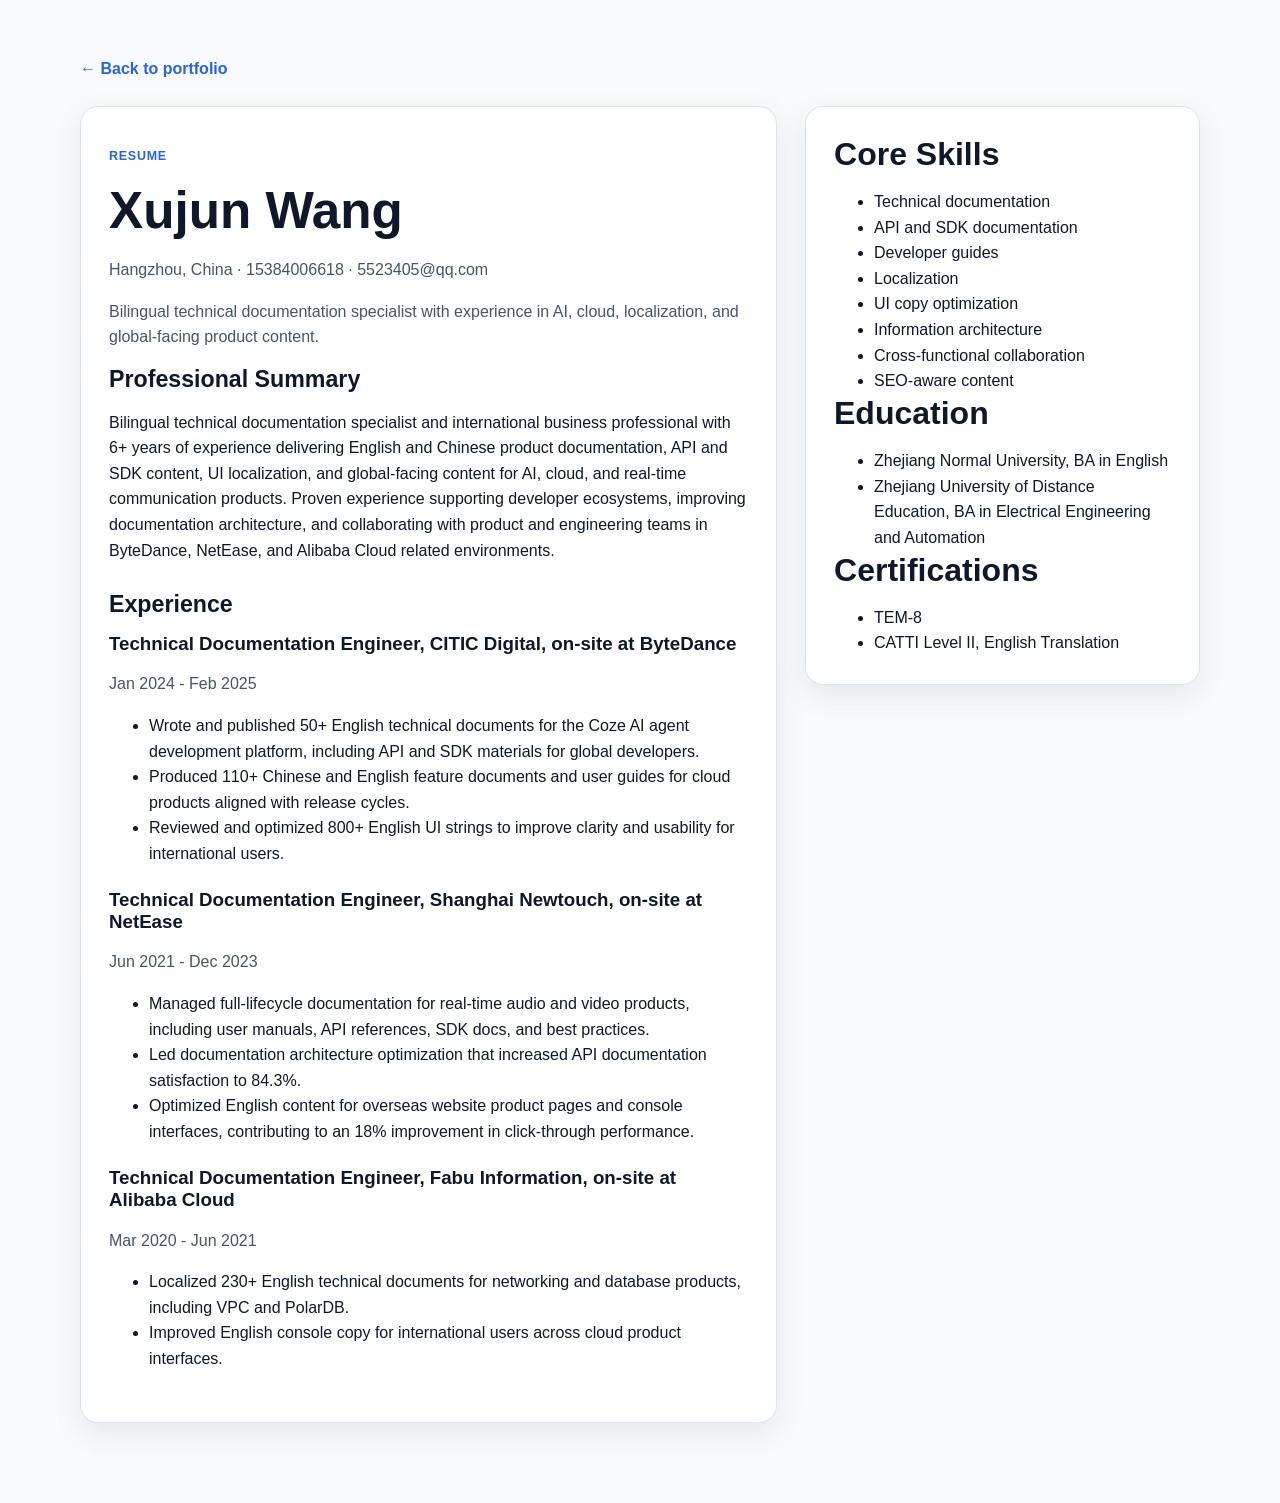
==== portfolio-site/resume.html @ bb7b8242 "Create first portfolio site version" ====
<!doctype html>
<html lang="en">
<head>
  <meta charset="utf-8">
  <meta name="viewport" content="width=device-width, initial-scale=1">
  <title>Resume | Xujun Wang</title>
  <link rel="stylesheet" href="styles.css">
</head>
<body>
  <main class="resume-page">
    <div class="container">
      <a class="back-link" href="index.html">← Back to portfolio</a>
      <div class="resume-layout">
        <article class="resume-main">
          <header>
            <p class="eyebrow">Resume</p>
            <h1>Xujun Wang</h1>
            <p class="resume-meta">Hangzhou, China · 15384006618 · 5523405@qq.com</p>
            <p class="sample-intro">Bilingual technical documentation specialist with experience in AI, cloud, localization, and global-facing product content.</p>
          </header>

          <section>
            <h2>Professional Summary</h2>
            <p>Bilingual technical documentation specialist and international business professional with 6+ years of experience delivering English and Chinese product documentation, API and SDK content, UI localization, and global-facing content for AI, cloud, and real-time communication products. Proven experience supporting developer ecosystems, improving documentation architecture, and collaborating with product and engineering teams in ByteDance, NetEase, and Alibaba Cloud related environments.</p>
          </section>

          <section>
            <h2>Experience</h2>

            <div class="job">
              <h3>Technical Documentation Engineer, CITIC Digital, on-site at ByteDance</h3>
              <p class="muted">Jan 2024 - Feb 2025</p>
              <ul>
                <li>Wrote and published 50+ English technical documents for the Coze AI agent development platform, including API and SDK materials for global developers.</li>
                <li>Produced 110+ Chinese and English feature documents and user guides for cloud products aligned with release cycles.</li>
                <li>Reviewed and optimized 800+ English UI strings to improve clarity and usability for international users.</li>
              </ul>
            </div>

            <div class="job">
              <h3>Technical Documentation Engineer, Shanghai Newtouch, on-site at NetEase</h3>
              <p class="muted">Jun 2021 - Dec 2023</p>
              <ul>
                <li>Managed full-lifecycle documentation for real-time audio and video products, including user manuals, API references, SDK docs, and best practices.</li>
                <li>Led documentation architecture optimization that increased API documentation satisfaction to 84.3%.</li>
                <li>Optimized English content for overseas website product pages and console interfaces, contributing to an 18% improvement in click-through performance.</li>
              </ul>
            </div>

            <div class="job">
              <h3>Technical Documentation Engineer, Fabu Information, on-site at Alibaba Cloud</h3>
              <p class="muted">Mar 2020 - Jun 2021</p>
              <ul>
                <li>Localized 230+ English technical documents for networking and database products, including VPC and PolarDB.</li>
                <li>Improved English console copy for international users across cloud product interfaces.</li>
              </ul>
            </div>
          </section>
        </article>

        <aside class="resume-sidebar">
          <section>
            <h2>Core Skills</h2>
            <ul>
              <li>Technical documentation</li>
              <li>API and SDK documentation</li>
              <li>Developer guides</li>
              <li>Localization</li>
              <li>UI copy optimization</li>
              <li>Information architecture</li>
              <li>Cross-functional collaboration</li>
              <li>SEO-aware content</li>
            </ul>
          </section>

          <section>
            <h2>Education</h2>
            <ul>
              <li>Zhejiang Normal University, BA in English</li>
              <li>Zhejiang University of Distance Education, BA in Electrical Engineering and Automation</li>
            </ul>
          </section>

          <section>
            <h2>Certifications</h2>
            <ul>
              <li>TEM-8</li>
              <li>CATTI Level II, English Translation</li>
            </ul>
          </section>
        </aside>
      </div>
    </div>
  </main>
</body>
</html>
---- portfolio-site/styles.css ----
:root {
  --bg: #f8fafc;
  --surface: #ffffff;
  --surface-alt: #eef2ff;
  --text: #0f172a;
  --muted: #475569;
  --border: #dbe2ea;
  --primary: #2563eb;
  --primary-dark: #1d4ed8;
  --shadow: 0 10px 30px rgba(15, 23, 42, 0.08);
  --radius: 18px;
}

* { box-sizing: border-box; }
html { scroll-behavior: smooth; }
body {
  margin: 0;
  font-family: Inter, Arial, Helvetica, sans-serif;
  color: var(--text);
  background: var(--bg);
  line-height: 1.6;
}

a { color: var(--primary); text-decoration: none; }
a:hover { text-decoration: underline; }

.container {
  width: min(1120px, calc(100% - 32px));
  margin: 0 auto;
}

.site-header {
  position: sticky;
  top: 0;
  z-index: 10;
  background: rgba(248, 250, 252, 0.92);
  backdrop-filter: blur(10px);
  border-bottom: 1px solid rgba(219, 226, 234, 0.8);
}

.nav {
  display: flex;
  align-items: center;
  justify-content: space-between;
  padding: 16px 0;
}

.brand {
  font-weight: 700;
  font-size: 1.05rem;
  color: var(--text);
}

nav {
  display: flex;
  gap: 20px;
}

nav a {
  color: var(--muted);
  font-weight: 500;
}

.hero {
  padding: 84px 0 54px;
}

.hero-grid,
.two-col,
.resume-layout {
  display: grid;
  gap: 28px;
}

.hero-grid,
.two-col {
  grid-template-columns: 1.4fr 1fr;
}

.eyebrow {
  color: var(--primary);
  font-weight: 700;
  text-transform: uppercase;
  letter-spacing: 0.06em;
  font-size: 0.78rem;
}

h1, h2, h3 {
  line-height: 1.2;
  margin-top: 0;
}

h1 {
  font-size: clamp(2.2rem, 4vw, 4.2rem);
  margin-bottom: 16px;
}

h2 {
  font-size: 2rem;
  margin-bottom: 14px;
}

.lead {
  font-size: 1.1rem;
  color: var(--muted);
  max-width: 760px;
}

.hero-actions {
  display: flex;
  gap: 14px;
  margin-top: 24px;
  flex-wrap: wrap;
}

.button {
  display: inline-block;
  padding: 12px 18px;
  border-radius: 999px;
  border: 1px solid var(--border);
  background: var(--surface);
  color: var(--text);
  font-weight: 600;
  text-decoration: none;
}

.button.primary {
  background: var(--primary);
  color: white;
  border-color: var(--primary);
}

.button.primary:hover {
  background: var(--primary-dark);
  text-decoration: none;
}

.card {
  background: var(--surface);
  border: 1px solid var(--border);
  border-radius: var(--radius);
  padding: 24px;
  box-shadow: var(--shadow);
}

.intro-card ul,
.contact-list,
.sample-card p,
.timeline-item p,
.resume-main ul,
.resume-sidebar ul,
.sample-content ul {
  margin-bottom: 0;
}

.section {
  padding: 70px 0;
}

.alt {
  background: #f1f5f9;
}

.timeline {
  display: grid;
  gap: 18px;
}

.timeline-item {
  background: var(--surface);
  border: 1px solid var(--border);
  border-radius: 16px;
  padding: 22px;
}

.muted,
.section-intro,
.resume-meta,
.sample-intro {
  color: var(--muted);
}

.sample-grid {
  display: grid;
  grid-template-columns: repeat(3, minmax(0, 1fr));
  gap: 20px;
  margin-top: 24px;
}

.sample-card {
  color: inherit;
}

.sample-card:hover {
  text-decoration: none;
  transform: translateY(-2px);
  transition: 0.2s ease;
}

.site-footer {
  padding: 28px 0 40px;
  color: var(--muted);
}

.resume-page,
.sample-page {
  padding: 56px 0 80px;
}

.resume-layout {
  grid-template-columns: 1.5fr 0.85fr;
  align-items: start;
}

.resume-main,
.resume-sidebar,
.sample-content {
  background: var(--surface);
  border: 1px solid var(--border);
  border-radius: var(--radius);
  padding: 28px;
  box-shadow: var(--shadow);
}

.resume-main section + section,
.sample-content section + section {
  margin-top: 28px;
}

.resume-main h2,
.sample-content h2 {
  font-size: 1.45rem;
}

.resume-main h3,
.sample-content h3 {
  margin-bottom: 6px;
}

.job {
  margin-bottom: 22px;
}

.back-link {
  display: inline-block;
  margin-bottom: 24px;
  font-weight: 600;
}

.code-block {
  background: #0f172a;
  color: #e2e8f0;
  padding: 16px;
  border-radius: 14px;
  overflow: auto;
  font-family: "SFMono-Regular", Consolas, Monaco, monospace;
  font-size: 0.92rem;
}

.table {
  width: 100%;
  border-collapse: collapse;
  margin-top: 12px;
}

.table th,
.table td {
  text-align: left;
  padding: 12px;
  border: 1px solid var(--border);
  vertical-align: top;
}

@media (max-width: 900px) {
  .hero-grid,
  .two-col,
  .resume-layout,
  .sample-grid {
    grid-template-columns: 1fr;
  }

  nav {
    gap: 14px;
    flex-wrap: wrap;
    justify-content: flex-end;
  }
}

@media (max-width: 640px) {
  .nav {
    flex-direction: column;
    align-items: flex-start;
    gap: 12px;
  }

  .hero {
    padding-top: 56px;
  }

  h1 {
    font-size: 2.2rem;
  }
}
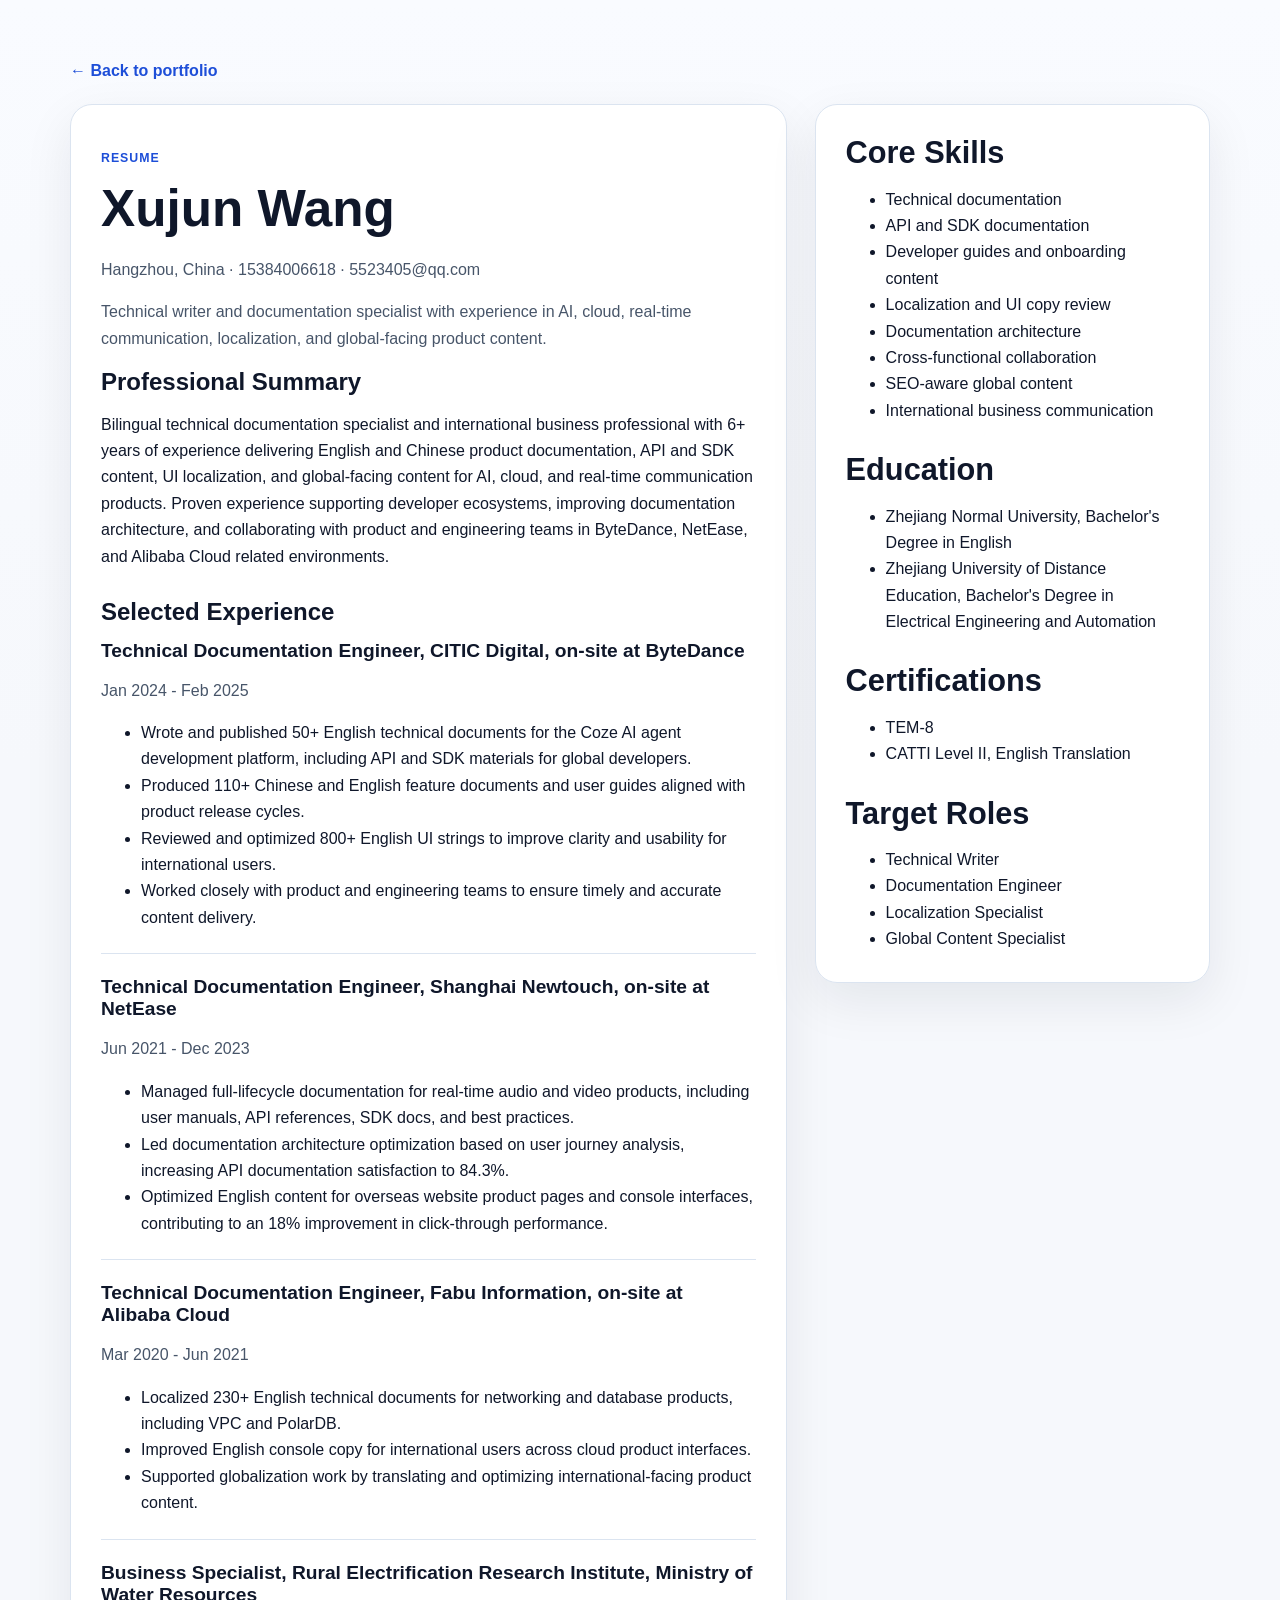
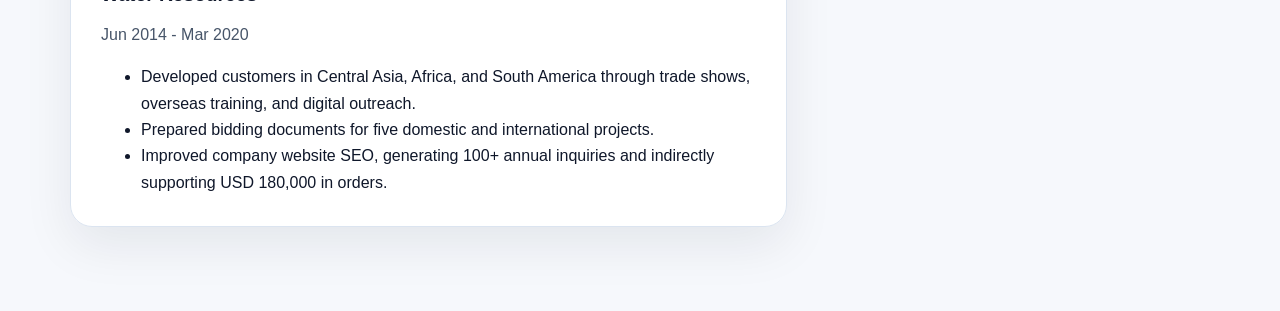
==== commit 398b08ce: "Upgrade portfolio site to version 2" ====
--- a/portfolio-site/resume.html
+++ b/portfolio-site/resume.html
@@ -16,7 +16,7 @@
             <p class="eyebrow">Resume</p>
             <h1>Xujun Wang</h1>
             <p class="resume-meta">Hangzhou, China · 15384006618 · 5523405@qq.com</p>
-            <p class="sample-intro">Bilingual technical documentation specialist with experience in AI, cloud, localization, and global-facing product content.</p>
+            <p class="sample-intro">Technical writer and documentation specialist with experience in AI, cloud, real-time communication, localization, and global-facing product content.</p>
           </header>
 
           <section>
@@ -25,15 +25,16 @@
           </section>
 
           <section>
-            <h2>Experience</h2>
+            <h2>Selected Experience</h2>
 
             <div class="job">
               <h3>Technical Documentation Engineer, CITIC Digital, on-site at ByteDance</h3>
               <p class="muted">Jan 2024 - Feb 2025</p>
               <ul>
                 <li>Wrote and published 50+ English technical documents for the Coze AI agent development platform, including API and SDK materials for global developers.</li>
-                <li>Produced 110+ Chinese and English feature documents and user guides for cloud products aligned with release cycles.</li>
+                <li>Produced 110+ Chinese and English feature documents and user guides aligned with product release cycles.</li>
                 <li>Reviewed and optimized 800+ English UI strings to improve clarity and usability for international users.</li>
+                <li>Worked closely with product and engineering teams to ensure timely and accurate content delivery.</li>
               </ul>
             </div>
 
@@ -42,7 +43,7 @@
               <p class="muted">Jun 2021 - Dec 2023</p>
               <ul>
                 <li>Managed full-lifecycle documentation for real-time audio and video products, including user manuals, API references, SDK docs, and best practices.</li>
-                <li>Led documentation architecture optimization that increased API documentation satisfaction to 84.3%.</li>
+                <li>Led documentation architecture optimization based on user journey analysis, increasing API documentation satisfaction to 84.3%.</li>
                 <li>Optimized English content for overseas website product pages and console interfaces, contributing to an 18% improvement in click-through performance.</li>
               </ul>
             </div>
@@ -53,6 +54,17 @@
               <ul>
                 <li>Localized 230+ English technical documents for networking and database products, including VPC and PolarDB.</li>
                 <li>Improved English console copy for international users across cloud product interfaces.</li>
+                <li>Supported globalization work by translating and optimizing international-facing product content.</li>
+              </ul>
+            </div>
+
+            <div class="job">
+              <h3>Business Specialist, Rural Electrification Research Institute, Ministry of Water Resources</h3>
+              <p class="muted">Jun 2014 - Mar 2020</p>
+              <ul>
+                <li>Developed customers in Central Asia, Africa, and South America through trade shows, overseas training, and digital outreach.</li>
+                <li>Prepared bidding documents for five domestic and international projects.</li>
+                <li>Improved company website SEO, generating 100+ annual inquiries and indirectly supporting USD 180,000 in orders.</li>
               </ul>
             </div>
           </section>
@@ -64,20 +76,20 @@
             <ul>
               <li>Technical documentation</li>
               <li>API and SDK documentation</li>
-              <li>Developer guides</li>
-              <li>Localization</li>
-              <li>UI copy optimization</li>
-              <li>Information architecture</li>
+              <li>Developer guides and onboarding content</li>
+              <li>Localization and UI copy review</li>
+              <li>Documentation architecture</li>
               <li>Cross-functional collaboration</li>
-              <li>SEO-aware content</li>
+              <li>SEO-aware global content</li>
+              <li>International business communication</li>
             </ul>
           </section>
 
           <section>
             <h2>Education</h2>
             <ul>
-              <li>Zhejiang Normal University, BA in English</li>
-              <li>Zhejiang University of Distance Education, BA in Electrical Engineering and Automation</li>
+              <li>Zhejiang Normal University, Bachelor's Degree in English</li>
+              <li>Zhejiang University of Distance Education, Bachelor's Degree in Electrical Engineering and Automation</li>
             </ul>
           </section>
 
@@ -88,6 +100,16 @@
               <li>CATTI Level II, English Translation</li>
             </ul>
           </section>
+
+          <section>
+            <h2>Target Roles</h2>
+            <ul>
+              <li>Technical Writer</li>
+              <li>Documentation Engineer</li>
+              <li>Localization Specialist</li>
+              <li>Global Content Specialist</li>
+            </ul>
+          </section>
         </aside>
       </div>
     </div>
--- a/portfolio-site/styles.css
+++ b/portfolio-site/styles.css
@@ -1,14 +1,18 @@
 :root {
-  --bg: #f8fafc;
+  --bg: #f6f8fc;
   --surface: #ffffff;
-  --surface-alt: #eef2ff;
+  --surface-alt: #eef4ff;
   --text: #0f172a;
   --muted: #475569;
-  --border: #dbe2ea;
-  --primary: #2563eb;
-  --primary-dark: #1d4ed8;
-  --shadow: 0 10px 30px rgba(15, 23, 42, 0.08);
-  --radius: 18px;
+  --soft: #64748b;
+  --border: #dbe4f0;
+  --primary: #1d4ed8;
+  --primary-deep: #163fae;
+  --accent: #0f766e;
+  --shadow: 0 18px 50px rgba(15, 23, 42, 0.08);
+  --shadow-soft: 0 10px 24px rgba(15, 23, 42, 0.05);
+  --radius: 22px;
+  --max: 1140px;
 }
 
 * { box-sizing: border-box; }
@@ -16,137 +20,193 @@
 body {
   margin: 0;
   font-family: Inter, Arial, Helvetica, sans-serif;
+  background: linear-gradient(180deg, #f9fbff 0%, #f6f8fc 40%, #f6f8fc 100%);
   color: var(--text);
-  background: var(--bg);
-  line-height: 1.6;
+  line-height: 1.65;
 }
 
 a { color: var(--primary); text-decoration: none; }
 a:hover { text-decoration: underline; }
 
 .container {
-  width: min(1120px, calc(100% - 32px));
+  width: min(var(--max), calc(100% - 32px));
   margin: 0 auto;
 }
 
 .site-header {
   position: sticky;
   top: 0;
-  z-index: 10;
-  background: rgba(248, 250, 252, 0.92);
-  backdrop-filter: blur(10px);
-  border-bottom: 1px solid rgba(219, 226, 234, 0.8);
+  z-index: 20;
+  background: rgba(246, 248, 252, 0.85);
+  backdrop-filter: blur(14px);
+  border-bottom: 1px solid rgba(219, 228, 240, 0.75);
 }
 
 .nav {
   display: flex;
   align-items: center;
   justify-content: space-between;
-  padding: 16px 0;
+  min-height: 72px;
 }
 
 .brand {
-  font-weight: 700;
+  color: var(--text);
+  font-weight: 800;
   font-size: 1.05rem;
-  color: var(--text);
+  letter-spacing: 0.01em;
 }
 
 nav {
   display: flex;
-  gap: 20px;
+  gap: 22px;
+  align-items: center;
 }
 
 nav a {
   color: var(--muted);
-  font-weight: 500;
+  font-weight: 600;
 }
 
 .hero {
-  padding: 84px 0 54px;
-}
-
-.hero-grid,
-.two-col,
-.resume-layout {
+  padding: 96px 0 60px;
+}
+
+.hero-layout,
+.section-grid,
+.resume-layout,
+.contact-panel {
   display: grid;
   gap: 28px;
 }
 
-.hero-grid,
-.two-col {
-  grid-template-columns: 1.4fr 1fr;
+.hero-layout,
+.section-grid {
+  grid-template-columns: 1.35fr 0.95fr;
+  align-items: start;
+}
+
+.hero-v2 {
+  position: relative;
+}
+
+.hero-v2::before {
+  content: "";
+  position: absolute;
+  inset: 0;
+  background: radial-gradient(circle at top right, rgba(37, 99, 235, 0.10), transparent 32%), radial-gradient(circle at top left, rgba(15, 118, 110, 0.08), transparent 26%);
+  pointer-events: none;
+}
+
+.hero-copy,
+.hero-panel,
+.section,
+.site-footer {
+  position: relative;
 }
 
 .eyebrow {
+  display: inline-block;
+  margin-bottom: 12px;
   color: var(--primary);
-  font-weight: 700;
+  font-weight: 800;
   text-transform: uppercase;
-  letter-spacing: 0.06em;
-  font-size: 0.78rem;
+  letter-spacing: 0.08em;
+  font-size: 0.77rem;
 }
 
 h1, h2, h3 {
-  line-height: 1.2;
+  line-height: 1.15;
   margin-top: 0;
 }
 
 h1 {
-  font-size: clamp(2.2rem, 4vw, 4.2rem);
-  margin-bottom: 16px;
+  font-size: clamp(2.6rem, 4vw, 4.6rem);
+  margin-bottom: 18px;
+  max-width: 840px;
 }
 
 h2 {
-  font-size: 2rem;
+  font-size: clamp(1.8rem, 2.4vw, 2.7rem);
   margin-bottom: 14px;
 }
 
+h3 {
+  font-size: 1.2rem;
+  margin-bottom: 8px;
+}
+
 .lead {
-  font-size: 1.1rem;
   color: var(--muted);
+  font-size: 1.08rem;
   max-width: 760px;
 }
 
 .hero-actions {
   display: flex;
   gap: 14px;
-  margin-top: 24px;
+  margin-top: 28px;
   flex-wrap: wrap;
 }
 
 .button {
-  display: inline-block;
-  padding: 12px 18px;
+  display: inline-flex;
+  align-items: center;
+  justify-content: center;
+  min-height: 46px;
+  padding: 0 18px;
   border-radius: 999px;
   border: 1px solid var(--border);
-  background: var(--surface);
+  background: rgba(255,255,255,0.92);
   color: var(--text);
-  font-weight: 600;
+  font-weight: 700;
   text-decoration: none;
+  box-shadow: var(--shadow-soft);
+}
+
+.button:hover {
+  text-decoration: none;
 }
 
 .button.primary {
-  background: var(--primary);
+  background: linear-gradient(135deg, var(--primary), #3b82f6);
   color: white;
-  border-color: var(--primary);
+  border-color: transparent;
 }
 
 .button.primary:hover {
-  background: var(--primary-dark);
-  text-decoration: none;
+  background: linear-gradient(135deg, var(--primary-deep), var(--primary));
+}
+
+.hero-proof {
+  display: flex;
+  flex-wrap: wrap;
+  gap: 10px;
+  margin-top: 24px;
+}
+
+.hero-proof span,
+.sample-type {
+  display: inline-flex;
+  align-items: center;
+  padding: 8px 12px;
+  border-radius: 999px;
+  background: rgba(255,255,255,0.9);
+  border: 1px solid var(--border);
+  color: var(--soft);
+  font-size: 0.9rem;
+  font-weight: 700;
 }
 
 .card {
-  background: var(--surface);
+  background: rgba(255,255,255,0.94);
   border: 1px solid var(--border);
   border-radius: var(--radius);
-  padding: 24px;
+  padding: 26px;
   box-shadow: var(--shadow);
 }
 
-.intro-card ul,
+.hero-panel ul,
 .contact-list,
-.sample-card p,
-.timeline-item p,
 .resume-main ul,
 .resume-sidebar ul,
 .sample-content ul {
@@ -154,82 +214,131 @@
 }
 
 .section {
-  padding: 70px 0;
+  padding: 74px 0;
 }
 
 .alt {
-  background: #f1f5f9;
-}
-
-.timeline {
+  background: linear-gradient(180deg, rgba(238, 244, 255, 0.55), rgba(241, 245, 249, 0.75));
+}
+
+.stat-card {
   display: grid;
   gap: 18px;
 }
 
-.timeline-item {
-  background: var(--surface);
-  border: 1px solid var(--border);
-  border-radius: 16px;
-  padding: 22px;
-}
-
-.muted,
+.stat {
+  padding: 16px 0;
+  border-bottom: 1px solid var(--border);
+}
+
+.stat:last-child {
+  border-bottom: 0;
+}
+
+.stat strong {
+  display: block;
+  font-size: 2rem;
+  margin-bottom: 4px;
+}
+
+.stat span,
 .section-intro,
 .resume-meta,
-.sample-intro {
+.sample-intro,
+.muted {
   color: var(--muted);
 }
 
+.strength-grid,
 .sample-grid {
   display: grid;
+  gap: 22px;
+}
+
+.strength-grid {
   grid-template-columns: repeat(3, minmax(0, 1fr));
-  gap: 20px;
-  margin-top: 24px;
+}
+
+.sample-grid-v2 {
+  grid-template-columns: repeat(2, minmax(0, 1fr));
+  margin-top: 28px;
 }
 
 .sample-card {
   color: inherit;
+  transition: transform 0.2s ease, box-shadow 0.2s ease;
+}
+
+.sample-card h3 {
+  margin-top: 14px;
 }
 
 .sample-card:hover {
   text-decoration: none;
-  transform: translateY(-2px);
-  transition: 0.2s ease;
+  transform: translateY(-4px);
+  box-shadow: 0 24px 50px rgba(15, 23, 42, 0.10);
+}
+
+.quote-block {
+  text-align: center;
+  max-width: 860px;
+}
+
+.contact-panel {
+  grid-template-columns: 1.15fr 0.95fr;
+  align-items: center;
+}
+
+.contact-list {
+  list-style: none;
+  padding: 0;
+  margin: 0;
+}
+
+.contact-list li + li {
+  margin-top: 10px;
 }
 
 .site-footer {
   padding: 28px 0 40px;
+}
+
+.footer-row {
+  display: flex;
+  justify-content: space-between;
+  align-items: center;
   color: var(--muted);
 }
 
 .resume-page,
 .sample-page {
-  padding: 56px 0 80px;
+  padding: 58px 0 84px;
 }
 
 .resume-layout {
-  grid-template-columns: 1.5fr 0.85fr;
+  grid-template-columns: minmax(0, 1.45fr) minmax(280px, 0.8fr);
   align-items: start;
 }
 
 .resume-main,
 .resume-sidebar,
 .sample-content {
-  background: var(--surface);
+  background: rgba(255,255,255,0.96);
   border: 1px solid var(--border);
   border-radius: var(--radius);
-  padding: 28px;
+  padding: 30px;
   box-shadow: var(--shadow);
 }
 
 .resume-main section + section,
-.sample-content section + section {
+.sample-content section + section,
+.resume-sidebar section + section {
   margin-top: 28px;
 }
 
 .resume-main h2,
 .sample-content h2 {
-  font-size: 1.45rem;
+  font-size: 1.5rem;
 }
 
 .resume-main h3,
@@ -238,23 +347,32 @@
 }
 
 .job {
+  padding-bottom: 22px;
+  border-bottom: 1px solid var(--border);
   margin-bottom: 22px;
+}
+
+.job:last-child {
+  border-bottom: 0;
+  margin-bottom: 0;
+  padding-bottom: 0;
 }
 
 .back-link {
   display: inline-block;
-  margin-bottom: 24px;
-  font-weight: 600;
+  margin-bottom: 20px;
+  font-weight: 700;
 }
 
 .code-block {
-  background: #0f172a;
+  background: #0b1220;
   color: #e2e8f0;
-  padding: 16px;
-  border-radius: 14px;
+  padding: 18px;
+  border-radius: 16px;
   overflow: auto;
   font-family: "SFMono-Regular", Consolas, Monaco, monospace;
   font-size: 0.92rem;
+  line-height: 1.55;
 }
 
 .table {
@@ -266,38 +384,40 @@
 .table th,
 .table td {
   text-align: left;
+  vertical-align: top;
   padding: 12px;
   border: 1px solid var(--border);
-  vertical-align: top;
-}
-
-@media (max-width: 900px) {
-  .hero-grid,
-  .two-col,
+}
+
+@media (max-width: 980px) {
+  .hero-layout,
+  .section-grid,
+  .contact-panel,
   .resume-layout,
-  .sample-grid {
+  .strength-grid,
+  .sample-grid-v2 {
     grid-template-columns: 1fr;
   }
-
-  nav {
-    gap: 14px;
-    flex-wrap: wrap;
-    justify-content: flex-end;
-  }
-}
-
-@media (max-width: 640px) {
-  .nav {
+}
+
+@media (max-width: 720px) {
+  .nav,
+  .footer-row {
     flex-direction: column;
     align-items: flex-start;
     gap: 12px;
   }
 
+  nav {
+    flex-wrap: wrap;
+    gap: 14px;
+  }
+
   .hero {
-    padding-top: 56px;
+    padding-top: 68px;
   }
 
   h1 {
-    font-size: 2.2rem;
+    font-size: 2.35rem;
   }
 }
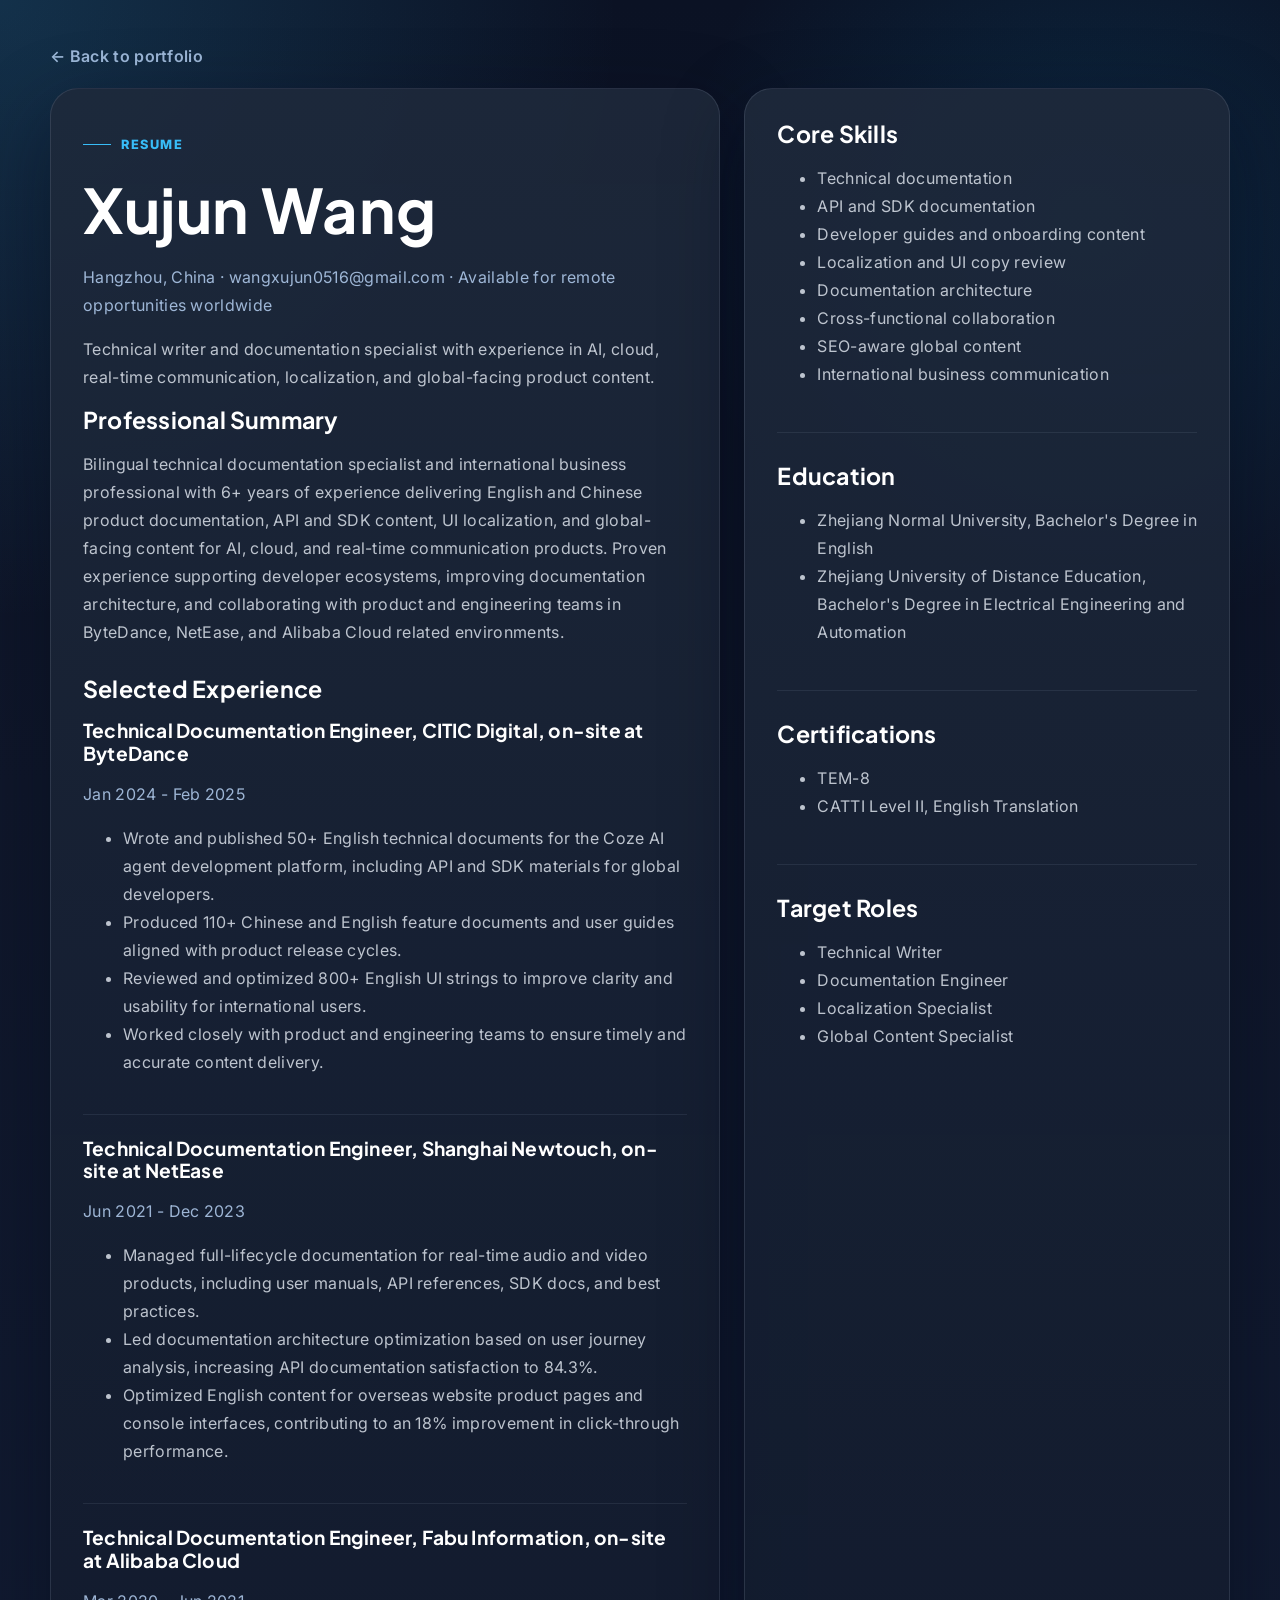
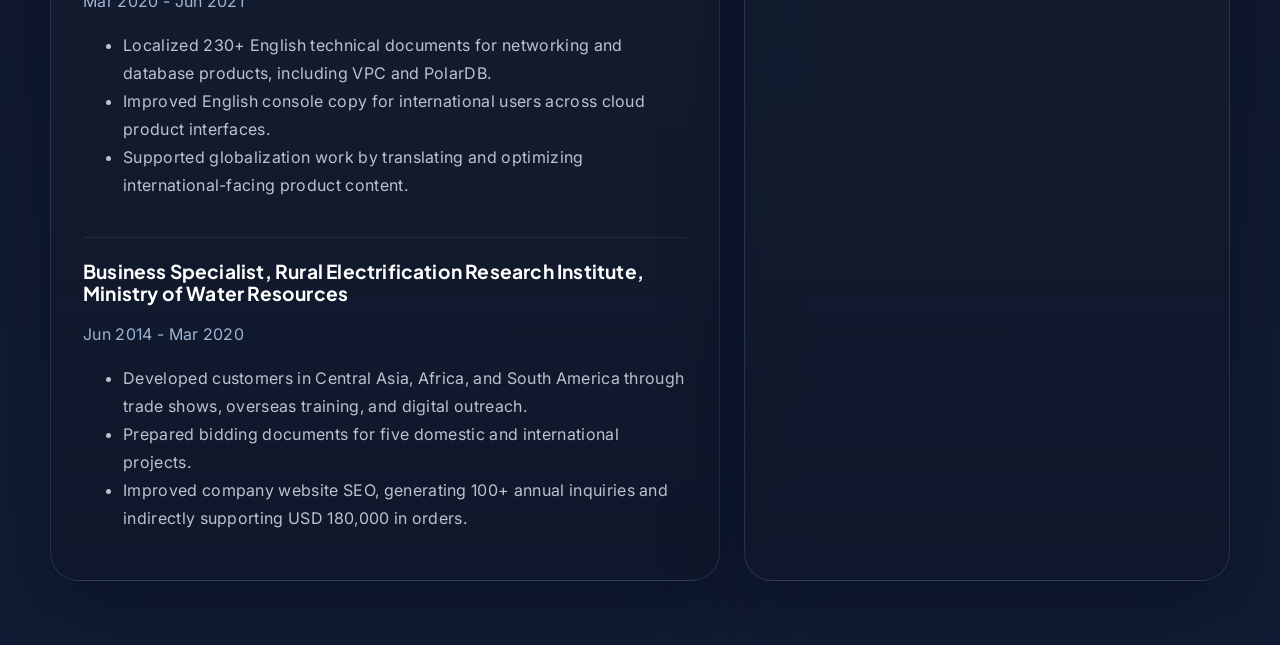
==== commit e3824f10: "Redesign portfolio with dark visual system and motion" ====
--- a/portfolio-site/resume.html
+++ b/portfolio-site/resume.html
@@ -4,10 +4,11 @@
   <meta charset="utf-8">
   <meta name="viewport" content="width=device-width, initial-scale=1">
   <title>Resume | Xujun Wang</title>
+  <meta name="theme-color" content="#0F172A">
   <link rel="stylesheet" href="styles.css">
 </head>
 <body>
-  <main class="resume-page">
+  <main class="resume-page" data-reveal>
     <div class="container">
       <a class="back-link" href="index.html">← Back to portfolio</a>
       <div class="resume-layout">
@@ -15,7 +16,7 @@
           <header>
             <p class="eyebrow">Resume</p>
             <h1>Xujun Wang</h1>
-            <p class="resume-meta">Hangzhou, China · 15384006618 · 5523405@qq.com</p>
+            <p class="resume-meta">Hangzhou, China · wangxujun0516@gmail.com · Available for remote opportunities worldwide</p>
             <p class="sample-intro">Technical writer and documentation specialist with experience in AI, cloud, real-time communication, localization, and global-facing product content.</p>
           </header>
 
@@ -114,5 +115,24 @@
       </div>
     </div>
   </main>
+
+  <script>
+    const prefersReducedMotion = window.matchMedia('(prefers-reduced-motion: reduce)').matches;
+    const revealTargets = document.querySelectorAll('[data-reveal]');
+
+    if (prefersReducedMotion) {
+      revealTargets.forEach((el) => el.classList.add('is-visible'));
+    } else {
+      const revealObserver = new IntersectionObserver((entries, observer) => {
+        entries.forEach((entry) => {
+          if (!entry.isIntersecting) return;
+          entry.target.classList.add('is-visible');
+          observer.unobserve(entry.target);
+        });
+      }, { threshold: 0.12, rootMargin: '0px 0px -40px 0px' });
+
+      revealTargets.forEach((el) => revealObserver.observe(el));
+    }
+  </script>
 </body>
 </html>
--- a/portfolio-site/styles.css
+++ b/portfolio-site/styles.css
@@ -1,423 +1,843 @@
+@import url('https://fonts.googleapis.com/css2?family=Inter:wght@400;500;600;700;800&family=Plus+Jakarta+Sans:wght@600;700;800&display=swap');
+
 :root {
-  --bg: #f6f8fc;
-  --surface: #ffffff;
-  --surface-alt: #eef4ff;
-  --text: #0f172a;
-  --muted: #475569;
-  --soft: #64748b;
-  --border: #dbe4f0;
-  --primary: #1d4ed8;
-  --primary-deep: #163fae;
-  --accent: #0f766e;
-  --shadow: 0 18px 50px rgba(15, 23, 42, 0.08);
-  --shadow-soft: 0 10px 24px rgba(15, 23, 42, 0.05);
-  --radius: 22px;
-  --max: 1140px;
-}
-
-* { box-sizing: border-box; }
-html { scroll-behavior: smooth; }
+  --color-bg: #0f172a;
+  --color-bg-soft: #16213d;
+  --color-surface: rgba(15, 23, 42, 0.72);
+  --color-surface-strong: rgba(15, 23, 42, 0.92);
+  --color-surface-elevated: rgba(30, 41, 59, 0.88);
+  --color-border: rgba(148, 163, 184, 0.18);
+  --color-border-strong: rgba(56, 189, 248, 0.32);
+  --color-text: #ffffff;
+  --color-text-muted: rgba(226, 232, 240, 0.82);
+  --color-text-soft: rgba(191, 219, 254, 0.8);
+  --color-primary: #38bdf8;
+  --color-primary-strong: #0ea5e9;
+  --color-primary-glow: rgba(56, 189, 248, 0.18);
+  --color-success: #22c55e;
+  --shadow-card: 0 28px 80px rgba(2, 8, 23, 0.42);
+  --shadow-card-hover: 0 38px 110px rgba(2, 8, 23, 0.55);
+  --shadow-soft: 0 20px 60px rgba(2, 8, 23, 0.28);
+  --radius-xl: 28px;
+  --radius-lg: 22px;
+  --radius-md: 18px;
+  --container: 1180px;
+  --reading-width: 680px;
+  --nav-height: 80px;
+  --transition: 220ms ease;
+}
+
+* {
+  box-sizing: border-box;
+}
+
+html {
+  scroll-behavior: smooth;
+}
+
 body {
   margin: 0;
-  font-family: Inter, Arial, Helvetica, sans-serif;
-  background: linear-gradient(180deg, #f9fbff 0%, #f6f8fc 40%, #f6f8fc 100%);
-  color: var(--text);
-  line-height: 1.65;
-}
-
-a { color: var(--primary); text-decoration: none; }
-a:hover { text-decoration: underline; }
+  min-width: 320px;
+  font-family: 'Inter', Arial, Helvetica, sans-serif;
+  color: var(--color-text);
+  background:
+    radial-gradient(circle at top left, rgba(56, 189, 248, 0.18), transparent 24%),
+    radial-gradient(circle at 85% 10%, rgba(14, 165, 233, 0.14), transparent 18%),
+    linear-gradient(180deg, #0b1224 0%, #0f172a 35%, #111c34 100%);
+  line-height: 1.75;
+  letter-spacing: 0.02em;
+}
+
+a {
+  color: var(--color-primary);
+  text-decoration: none;
+}
+
+a:hover {
+  text-decoration: underline;
+}
+
+img {
+  max-width: 100%;
+}
 
 .container {
-  width: min(var(--max), calc(100% - 32px));
+  width: min(var(--container), calc(100% - 32px));
   margin: 0 auto;
+}
+
+.max-reading,
+.sample-intro,
+.resume-main > header p,
+.resume-main section > p,
+.sample-content section > p,
+.sample-content blockquote,
+.cta-copy p,
+.contact-copy p,
+.section-intro {
+  max-width: var(--reading-width);
 }
 
 .site-header {
   position: sticky;
   top: 0;
-  z-index: 20;
-  background: rgba(246, 248, 252, 0.85);
-  backdrop-filter: blur(14px);
-  border-bottom: 1px solid rgba(219, 228, 240, 0.75);
-}
-
-.nav {
+  z-index: 50;
+  transition: background var(--transition), border-color var(--transition), backdrop-filter var(--transition), box-shadow var(--transition);
+}
+
+.site-header.scrolled {
+  background: rgba(15, 23, 42, 0.72);
+  border-bottom: 1px solid rgba(148, 163, 184, 0.12);
+  backdrop-filter: blur(20px);
+  box-shadow: 0 18px 40px rgba(2, 8, 23, 0.28);
+}
+
+.nav-shell {
+  min-height: var(--nav-height);
   display: flex;
   align-items: center;
   justify-content: space-between;
-  min-height: 72px;
+  gap: 20px;
 }
 
 .brand {
-  color: var(--text);
+  font-family: 'Plus Jakarta Sans', 'Inter', sans-serif;
+  color: var(--color-text);
+  font-size: 1.05rem;
   font-weight: 800;
-  font-size: 1.05rem;
-  letter-spacing: 0.01em;
+  letter-spacing: 0.04em;
 }
 
 nav {
   display: flex;
-  gap: 22px;
-  align-items: center;
+  flex-wrap: wrap;
+  justify-content: flex-end;
+  gap: 18px;
 }
 
 nav a {
-  color: var(--muted);
+  color: var(--color-text-muted);
+  font-size: 0.95rem;
   font-weight: 600;
+  letter-spacing: 0.04em;
+  transition: color var(--transition);
+}
+
+nav a:hover {
+  color: var(--color-text);
+  text-decoration: none;
+}
+
+main {
+  padding-bottom: 56px;
+}
+
+.section,
+.hero,
+.resume-page,
+.sample-page {
+  opacity: 0;
+  transform: translateY(20px);
+  transition: opacity 700ms ease, transform 700ms ease;
+}
+
+.section.is-visible,
+.hero.is-visible,
+.resume-page.is-visible,
+.sample-page.is-visible {
+  opacity: 1;
+  transform: translateY(0);
 }
 
 .hero {
-  padding: 96px 0 60px;
-}
-
-.hero-layout,
-.section-grid,
-.resume-layout,
+  padding: 44px 0 32px;
+}
+
+.hero-panel,
+.content-panel,
+.metric-card,
+.skill-card,
+.bar-card,
+.project-card,
+.blog-card,
+.resume-main,
+.resume-sidebar,
+.sample-content,
+.cta-panel,
 .contact-panel {
+  background: linear-gradient(180deg, rgba(30, 41, 59, 0.9), rgba(15, 23, 42, 0.86));
+  border: 1px solid var(--color-border);
+  box-shadow: var(--shadow-card);
+  border-radius: var(--radius-xl);
+}
+
+.hero-panel {
   display: grid;
+  grid-template-columns: minmax(0, 1.2fr) minmax(280px, 0.8fr);
   gap: 28px;
-}
-
-.hero-layout,
-.section-grid {
-  grid-template-columns: 1.35fr 0.95fr;
-  align-items: start;
-}
-
-.hero-v2 {
+  padding: 40px;
   position: relative;
-}
-
-.hero-v2::before {
+  overflow: hidden;
+}
+
+.hero-panel::after {
   content: "";
   position: absolute;
-  inset: 0;
-  background: radial-gradient(circle at top right, rgba(37, 99, 235, 0.10), transparent 32%), radial-gradient(circle at top left, rgba(15, 118, 110, 0.08), transparent 26%);
+  inset: auto -10% -35% auto;
+  width: 380px;
+  height: 380px;
+  border-radius: 999px;
+  background: radial-gradient(circle, rgba(56, 189, 248, 0.22), transparent 68%);
   pointer-events: none;
 }
 
-.hero-copy,
-.hero-panel,
-.section,
-.site-footer {
-  position: relative;
-}
-
 .eyebrow {
-  display: inline-block;
-  margin-bottom: 12px;
-  color: var(--primary);
+  display: inline-flex;
+  align-items: center;
+  gap: 10px;
+  margin-bottom: 18px;
+  color: var(--color-primary);
+  text-transform: uppercase;
+  font-size: 0.8rem;
   font-weight: 800;
-  text-transform: uppercase;
-  letter-spacing: 0.08em;
-  font-size: 0.77rem;
-}
-
-h1, h2, h3 {
-  line-height: 1.15;
+  letter-spacing: 0.12em;
+}
+
+.eyebrow::before {
+  content: "";
+  width: 28px;
+  height: 1px;
+  background: currentColor;
+}
+
+h1,
+h2,
+h3,
+h4 {
   margin-top: 0;
+  color: var(--color-text);
+  font-family: 'Plus Jakarta Sans', 'Inter', sans-serif;
+  line-height: 1.16;
+  letter-spacing: 0.01em;
 }
 
 h1 {
-  font-size: clamp(2.6rem, 4vw, 4.6rem);
+  font-size: clamp(2.75rem, 4.8vw, 5.4rem);
   margin-bottom: 18px;
-  max-width: 840px;
+  max-width: 12ch;
 }
 
 h2 {
-  font-size: clamp(1.8rem, 2.4vw, 2.7rem);
-  margin-bottom: 14px;
+  font-size: clamp(1.9rem, 3vw, 3.25rem);
+  margin-bottom: 16px;
 }
 
 h3 {
   font-size: 1.2rem;
-  margin-bottom: 8px;
+  margin-bottom: 12px;
+}
+
+p,
+li,
+span,
+strong,
+code,
+blockquote,
+input,
+textarea,
+button {
+  letter-spacing: 0.02em;
+}
+
+p,
+ul,
+ol,
+table {
+  color: var(--color-text-muted);
 }
 
 .lead {
-  color: var(--muted);
-  font-size: 1.08rem;
-  max-width: 760px;
-}
-
-.hero-actions {
+  font-size: 1.06rem;
+  margin: 0 0 14px;
+}
+
+.hero-actions,
+.cta-actions,
+.stack-list,
+.hero-proof,
+.tag-list {
   display: flex;
-  gap: 14px;
-  margin-top: 28px;
   flex-wrap: wrap;
+  gap: 12px;
 }
 
 .button {
   display: inline-flex;
   align-items: center;
   justify-content: center;
-  min-height: 46px;
-  padding: 0 18px;
+  min-height: 48px;
+  padding: 0 20px;
   border-radius: 999px;
-  border: 1px solid var(--border);
-  background: rgba(255,255,255,0.92);
-  color: var(--text);
+  border: 1px solid rgba(148, 163, 184, 0.16);
+  background: rgba(255, 255, 255, 0.05);
+  color: var(--color-text);
   font-weight: 700;
-  text-decoration: none;
   box-shadow: var(--shadow-soft);
+  transition: transform var(--transition), box-shadow var(--transition), background var(--transition), border-color var(--transition);
 }
 
 .button:hover {
   text-decoration: none;
+  transform: translateY(-2px);
+  box-shadow: 0 24px 60px rgba(2, 8, 23, 0.32);
+  border-color: rgba(56, 189, 248, 0.28);
 }
 
 .button.primary {
-  background: linear-gradient(135deg, var(--primary), #3b82f6);
-  color: white;
+  background: linear-gradient(135deg, var(--color-primary), var(--color-primary-strong));
+  color: #0b1120;
   border-color: transparent;
 }
 
 .button.primary:hover {
-  background: linear-gradient(135deg, var(--primary-deep), var(--primary));
-}
-
-.hero-proof {
-  display: flex;
-  flex-wrap: wrap;
-  gap: 10px;
-  margin-top: 24px;
+  background: linear-gradient(135deg, #67d6ff, var(--color-primary));
 }
 
 .hero-proof span,
-.sample-type {
+.sample-type,
+.tag-list span,
+.stat-label,
+.kicker-chip {
   display: inline-flex;
   align-items: center;
-  padding: 8px 12px;
+  padding: 9px 14px;
   border-radius: 999px;
-  background: rgba(255,255,255,0.9);
-  border: 1px solid var(--border);
-  color: var(--soft);
-  font-size: 0.9rem;
-  font-weight: 700;
-}
-
-.card {
-  background: rgba(255,255,255,0.94);
-  border: 1px solid var(--border);
-  border-radius: var(--radius);
-  padding: 26px;
-  box-shadow: var(--shadow);
-}
-
-.hero-panel ul,
+  border: 1px solid rgba(56, 189, 248, 0.18);
+  background: rgba(56, 189, 248, 0.08);
+  color: var(--color-text-soft);
+  font-size: 0.92rem;
+  font-weight: 600;
+}
+
+.hero-visual {
+  position: relative;
+  z-index: 1;
+}
+
+.visual-card {
+  padding: 18px;
+  border-radius: var(--radius-lg);
+  border: 1px solid var(--color-border);
+  background: rgba(15, 23, 42, 0.78);
+}
+
+.headshot {
+  width: 100%;
+  border-radius: 18px;
+  display: block;
+  background: rgba(255,255,255,0.04);
+  border: 1px solid rgba(148, 163, 184, 0.12);
+}
+
+.visual-caption {
+  padding: 18px 6px 2px;
+}
+
+.section {
+  padding: 26px 0;
+}
+
+.section-shell {
+  display: grid;
+  gap: 24px;
+}
+
+.section-heading-row {
+  display: flex;
+  justify-content: space-between;
+  align-items: end;
+  gap: 18px;
+  margin-bottom: 8px;
+}
+
+.content-panel {
+  padding: 30px;
+}
+
+.about-grid,
+.contact-grid,
+.resume-layout {
+  display: grid;
+  grid-template-columns: minmax(0, 1.16fr) minmax(280px, 0.84fr);
+  gap: 24px;
+}
+
+.side-list,
 .contact-list,
-.resume-main ul,
-.resume-sidebar ul,
-.sample-content ul {
-  margin-bottom: 0;
-}
-
-.section {
-  padding: 74px 0;
-}
-
-.alt {
-  background: linear-gradient(180deg, rgba(238, 244, 255, 0.55), rgba(241, 245, 249, 0.75));
-}
-
-.stat-card {
-  display: grid;
-  gap: 18px;
-}
-
-.stat {
-  padding: 16px 0;
-  border-bottom: 1px solid var(--border);
-}
-
-.stat:last-child {
-  border-bottom: 0;
-}
-
-.stat strong {
-  display: block;
-  font-size: 2rem;
-  margin-bottom: 4px;
-}
-
-.stat span,
-.section-intro,
-.resume-meta,
-.sample-intro,
-.muted {
-  color: var(--muted);
-}
-
-.strength-grid,
-.sample-grid {
-  display: grid;
-  gap: 22px;
-}
-
-.strength-grid {
-  grid-template-columns: repeat(3, minmax(0, 1fr));
-}
-
-.sample-grid-v2 {
-  grid-template-columns: repeat(2, minmax(0, 1fr));
-  margin-top: 28px;
-}
-
-.sample-card {
-  color: inherit;
-  transition: transform 0.2s ease, box-shadow 0.2s ease;
-}
-
-.sample-card h3 {
-  margin-top: 14px;
-}
-
-.sample-card:hover {
-  text-decoration: none;
-  transform: translateY(-4px);
-  box-shadow: 0 24px 50px rgba(15, 23, 42, 0.10);
-}
-
-.quote-block {
-  text-align: center;
-  max-width: 860px;
-}
-
-.contact-panel {
-  grid-template-columns: 1.15fr 0.95fr;
-  align-items: center;
-}
-
-.contact-list {
+.meta-list {
   list-style: none;
   padding: 0;
   margin: 0;
 }
 
-.contact-list li + li {
-  margin-top: 10px;
+.side-list li,
+.contact-list li,
+.meta-list li {
+  padding: 12px 0;
+  border-bottom: 1px solid rgba(148, 163, 184, 0.12);
+}
+
+.side-list li:last-child,
+.contact-list li:last-child,
+.meta-list li:last-child {
+  border-bottom: 0;
+}
+
+.metrics-grid,
+.skill-dashboard,
+.skill-bars,
+.project-grid,
+.blog-grid,
+.meta-grid,
+.result-grid,
+.two-col-notes {
+  display: grid;
+  gap: 18px;
+}
+
+.metrics-grid {
+  grid-template-columns: repeat(4, minmax(0, 1fr));
+}
+
+.metric-card,
+.skill-card,
+.bar-card,
+.project-card,
+.blog-card {
+  padding: 24px;
+  transition: transform var(--transition), box-shadow var(--transition), border-color var(--transition);
+}
+
+.metric-card:hover,
+.skill-card:hover,
+.bar-card:hover,
+.project-card:hover,
+.blog-card:hover,
+.resume-sidebar section:hover {
+  transform: translateY(-6px);
+  box-shadow: var(--shadow-card-hover);
+  border-color: var(--color-border-strong);
+}
+
+.metric-value {
+  display: block;
+  color: var(--color-text);
+  font-family: 'Plus Jakarta Sans', 'Inter', sans-serif;
+  font-size: clamp(2.2rem, 3vw, 3.2rem);
+  line-height: 1;
+  margin-bottom: 12px;
+}
+
+.metric-card p,
+.project-content p,
+.blog-card p,
+.bar-card p,
+.note-box p,
+.result-box span {
+  margin-bottom: 0;
+}
+
+.skill-dashboard,
+.skill-bars,
+.blog-grid {
+  grid-template-columns: repeat(3, minmax(0, 1fr));
+}
+
+.project-grid {
+  grid-template-columns: repeat(2, minmax(0, 1fr));
+}
+
+.bar {
+  width: 100%;
+  height: 12px;
+  overflow: hidden;
+  border-radius: 999px;
+  background: rgba(148, 163, 184, 0.14);
+  margin: 14px 0 16px;
+}
+
+.bar span {
+  display: block;
+  height: 100%;
+  border-radius: inherit;
+  background: linear-gradient(90deg, rgba(56, 189, 248, 0.82), rgba(125, 211, 252, 1));
+}
+
+.project-card,
+.blog-card {
+  color: inherit;
+}
+
+.project-card:hover,
+.blog-card:hover {
+  text-decoration: none;
+}
+
+.project-image,
+.sample-hero {
+  display: block;
+  width: 100%;
+  object-fit: cover;
+  border-radius: 18px;
+  border: 1px solid rgba(148, 163, 184, 0.16);
+  background: rgba(255, 255, 255, 0.04);
+}
+
+.project-image {
+  height: 220px;
+  margin-bottom: 18px;
+}
+
+.resume-page,
+.sample-page {
+  padding: 42px 0 64px;
+}
+
+.resume-main,
+.resume-sidebar,
+.sample-content,
+.cta-panel,
+.contact-panel {
+  padding: 32px;
+}
+
+.resume-main section + section,
+.resume-sidebar section + section,
+.sample-content section + section {
+  margin-top: 30px;
+}
+
+.resume-main h2,
+.sample-content h2,
+.resume-sidebar h2 {
+  font-size: 1.45rem;
+}
+
+.resume-sidebar section {
+  padding: 0 0 28px;
+  border-bottom: 1px solid rgba(148, 163, 184, 0.12);
+  transition: transform var(--transition), box-shadow var(--transition), border-color var(--transition);
+}
+
+.resume-sidebar section:last-child {
+  border-bottom: 0;
+  padding-bottom: 0;
+}
+
+.job {
+  padding-bottom: 22px;
+  margin-bottom: 22px;
+  border-bottom: 1px solid rgba(148, 163, 184, 0.12);
+}
+
+.job:last-child {
+  margin-bottom: 0;
+  padding-bottom: 0;
+  border-bottom: 0;
+}
+
+.muted,
+.resume-meta,
+.blog-meta {
+  color: var(--color-text-soft);
+}
+
+.back-link {
+  display: inline-flex;
+  align-items: center;
+  gap: 8px;
+  margin-bottom: 18px;
+  color: var(--color-text-soft);
+  font-weight: 600;
+}
+
+.code-block {
+  overflow: auto;
+  padding: 18px;
+  border-radius: var(--radius-md);
+  background: rgba(2, 8, 23, 0.86);
+  border: 1px solid rgba(148, 163, 184, 0.12);
+  color: #e2e8f0;
+  font-family: 'SFMono-Regular', Consolas, Monaco, monospace;
+  font-size: 0.92rem;
+  line-height: 1.6;
+}
+
+.table {
+  width: 100%;
+  border-collapse: collapse;
+  margin-top: 12px;
+  overflow: hidden;
+  border-radius: 16px;
+}
+
+.table th,
+.table td {
+  padding: 14px;
+  text-align: left;
+  vertical-align: top;
+  border: 1px solid rgba(148, 163, 184, 0.12);
+}
+
+.table th {
+  color: var(--color-text);
+  background: rgba(56, 189, 248, 0.08);
+}
+
+.meta-grid {
+  grid-template-columns: repeat(4, minmax(0, 1fr));
+  margin: 18px 0 6px;
+}
+
+.meta-card,
+.note-box,
+.result-box {
+  padding: 18px;
+  border-radius: var(--radius-md);
+  background: rgba(255, 255, 255, 0.04);
+  border: 1px solid rgba(148, 163, 184, 0.12);
+}
+
+.meta-card strong {
+  display: block;
+  margin-bottom: 8px;
+  color: var(--color-text-soft);
+  text-transform: uppercase;
+  font-size: 0.78rem;
+  letter-spacing: 0.08em;
+}
+
+.meta-card span {
+  color: var(--color-text);
+  font-weight: 600;
+}
+
+.sample-content blockquote {
+  margin: 22px 0;
+  padding: 20px 22px;
+  border-left: 3px solid var(--color-primary);
+  background: rgba(56, 189, 248, 0.07);
+  border-radius: 0 18px 18px 0;
+}
+
+.section-label {
+  display: inline-flex;
+  margin-bottom: 10px;
+  color: var(--color-primary);
+  font-size: 0.8rem;
+  font-weight: 800;
+  text-transform: uppercase;
+  letter-spacing: 0.12em;
+}
+
+.result-grid {
+  grid-template-columns: repeat(3, minmax(0, 1fr));
+}
+
+.result-box strong {
+  display: block;
+  margin-bottom: 10px;
+  color: var(--color-text);
+  font-size: 1.18rem;
+}
+
+.cta-panel,
+.contact-panel {
+  display: grid;
+  grid-template-columns: minmax(0, 1.2fr) minmax(280px, 0.8fr);
+  gap: 24px;
 }
 
 .site-footer {
-  padding: 28px 0 40px;
+  padding: 10px 0 40px;
 }
 
 .footer-row {
   display: flex;
   justify-content: space-between;
   align-items: center;
-  color: var(--muted);
-}
-
-.resume-page,
-.sample-page {
-  padding: 58px 0 84px;
-}
-
-.resume-layout {
-  grid-template-columns: minmax(0, 1.45fr) minmax(280px, 0.8fr);
-  align-items: start;
-}
-
-.resume-main,
-.resume-sidebar,
-.sample-content {
-  background: rgba(255,255,255,0.96);
-  border: 1px solid var(--border);
-  border-radius: var(--radius);
-  padding: 30px;
-  box-shadow: var(--shadow);
-}
-
-.resume-main section + section,
-.sample-content section + section,
-.resume-sidebar section + section {
-  margin-top: 28px;
-}
-
-.resume-main h2,
-.sample-content h2 {
-  font-size: 1.5rem;
-}
-
-.resume-main h3,
-.sample-content h3 {
-  margin-bottom: 6px;
-}
-
-.job {
-  padding-bottom: 22px;
-  border-bottom: 1px solid var(--border);
-  margin-bottom: 22px;
-}
-
-.job:last-child {
-  border-bottom: 0;
-  margin-bottom: 0;
-  padding-bottom: 0;
-}
-
-.back-link {
-  display: inline-block;
-  margin-bottom: 20px;
-  font-weight: 700;
-}
-
-.code-block {
-  background: #0b1220;
-  color: #e2e8f0;
-  padding: 18px;
-  border-radius: 16px;
-  overflow: auto;
-  font-family: "SFMono-Regular", Consolas, Monaco, monospace;
-  font-size: 0.92rem;
-  line-height: 1.55;
-}
-
-.table {
-  width: 100%;
-  border-collapse: collapse;
-  margin-top: 12px;
-}
-
-.table th,
-.table td {
-  text-align: left;
-  vertical-align: top;
-  padding: 12px;
-  border: 1px solid var(--border);
-}
-
-@media (max-width: 980px) {
-  .hero-layout,
-  .section-grid,
+  gap: 16px;
+  color: var(--color-text-soft);
+}
+
+.footer-row p {
+  margin: 0;
+}
+
+.footer-row a {
+  color: var(--color-primary);
+}
+
+@media (max-width: 1024px) {
+  .hero-panel,
+  .about-grid,
+  .contact-grid,
+  .resume-layout,
+  .cta-panel,
   .contact-panel,
-  .resume-layout,
-  .strength-grid,
-  .sample-grid-v2 {
+  .skill-dashboard,
+  .skill-bars,
+  .project-grid,
+  .blog-grid,
+  .meta-grid,
+  .result-grid,
+  .two-col-notes,
+  .metrics-grid {
     grid-template-columns: 1fr;
   }
-}
-
-@media (max-width: 720px) {
-  .nav,
+
+  .hero-panel {
+    padding: 30px;
+  }
+
+  .project-image {
+    height: 240px;
+  }
+}
+
+@media (min-width: 768px) and (max-width: 1024px) {
+  .container {
+    width: min(var(--container), calc(100% - 48px));
+  }
+
+  .section {
+    padding: 22px 0;
+  }
+
+  .metrics-grid {
+    grid-template-columns: repeat(2, minmax(0, 1fr));
+  }
+}
+
+@media (max-width: 767px) {
+  :root {
+    --nav-height: auto;
+  }
+
+  body {
+    line-height: 1.75;
+  }
+
+  .container {
+    width: min(var(--container), calc(100% - 24px));
+  }
+
+  .nav-shell,
+  .section-heading-row,
   .footer-row {
     flex-direction: column;
     align-items: flex-start;
+  }
+
+  nav {
+    justify-content: flex-start;
     gap: 12px;
   }
 
-  nav {
-    flex-wrap: wrap;
-    gap: 14px;
-  }
-
   .hero {
-    padding-top: 68px;
+    padding-top: 20px;
+  }
+
+  .hero-panel,
+  .content-panel,
+  .resume-main,
+  .resume-sidebar,
+  .sample-content,
+  .cta-panel,
+  .contact-panel,
+  .metric-card,
+  .skill-card,
+  .bar-card,
+  .project-card,
+  .blog-card {
+    padding: 22px;
+    border-radius: 22px;
   }
 
   h1 {
-    font-size: 2.35rem;
-  }
-}
+    font-size: 2.3rem;
+    max-width: 100%;
+  }
+
+  h2 {
+    font-size: 1.85rem;
+  }
+
+  .hero-actions,
+  .cta-actions {
+    flex-direction: column;
+    align-items: stretch;
+  }
+
+  .button {
+    width: 100%;
+  }
+
+  .metrics-grid,
+  .skill-dashboard,
+  .skill-bars,
+  .project-grid,
+  .blog-grid,
+  .meta-grid,
+  .result-grid,
+  .two-col-notes {
+    grid-template-columns: 1fr;
+  }
+
+  .project-image {
+    height: 180px;
+  }
+
+  .table,
+  .table tbody,
+  .table tr,
+  .table td,
+  .table th,
+  .table thead {
+    display: block;
+    width: 100%;
+  }
+
+  .table thead {
+    display: none;
+  }
+
+  .table tr + tr {
+    margin-top: 16px;
+  }
+
+  .table td {
+    border-top: 0;
+  }
+}
+
+@media (prefers-reduced-motion: reduce) {
+  html {
+    scroll-behavior: auto;
+  }
+
+  *,
+  *::before,
+  *::after {
+    animation: none !important;
+    transition: none !important;
+  }
+
+  .section,
+  .hero,
+  .resume-page,
+  .sample-page {
+    opacity: 1;
+    transform: none;
+  }
+}
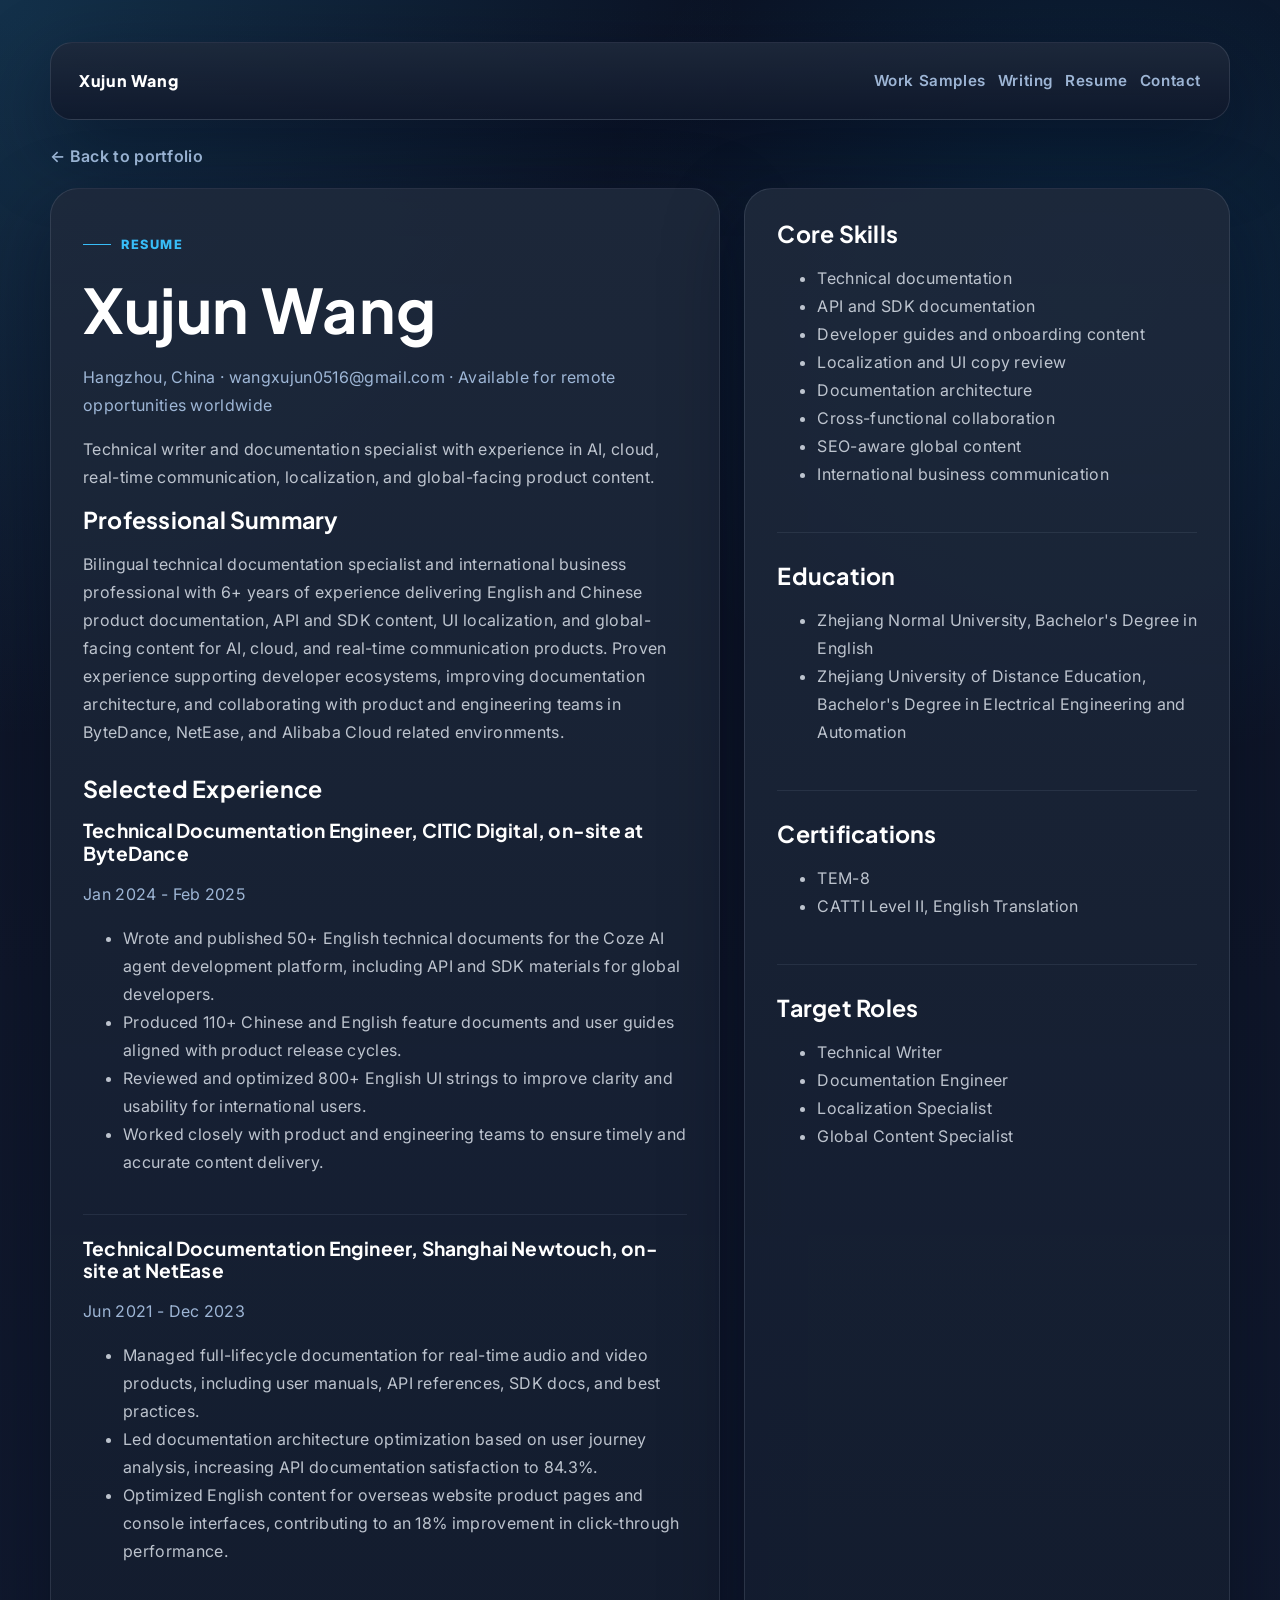
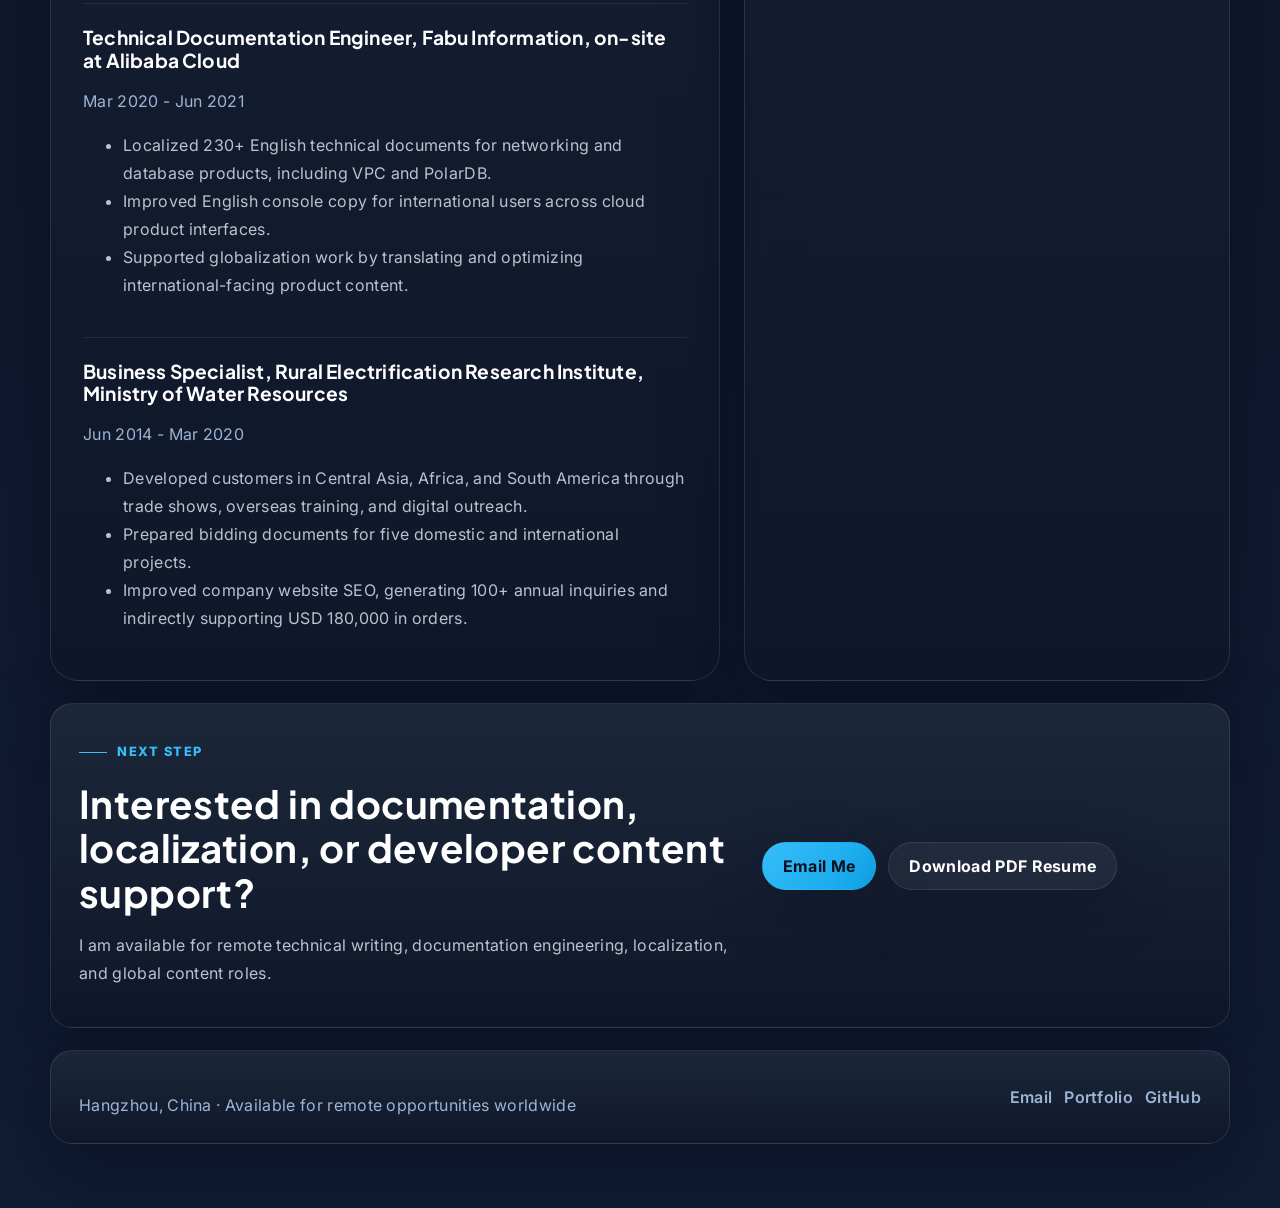
==== commit 1a19c4eb: "Improve portfolio site UX, SEO, and accessibility" ====
--- a/portfolio-site/resume.html
+++ b/portfolio-site/resume.html
@@ -4,15 +4,38 @@
   <meta charset="utf-8">
   <meta name="viewport" content="width=device-width, initial-scale=1">
   <title>Resume | Xujun Wang</title>
+  <meta name="description" content="Resume of Xujun Wang, a bilingual technical writer and documentation specialist focused on API docs, SDK guides, localization, and global product content.">
   <meta name="theme-color" content="#0F172A">
+  <meta property="og:title" content="Resume | Xujun Wang">
+  <meta property="og:description" content="Technical writer and documentation specialist with experience in AI, cloud, localization, and developer documentation.">
+  <meta property="og:image" content="https://portfolio-site-bho.pages.dev/assets/og-preview.png">
+  <meta property="og:url" content="https://portfolio-site-bho.pages.dev/resume.html">
+  <meta property="og:type" content="profile">
+  <meta name="twitter:card" content="summary_large_image">
+  <meta name="twitter:title" content="Resume | Xujun Wang">
+  <meta name="twitter:description" content="Technical writer and documentation specialist with experience in AI, cloud, localization, and developer documentation.">
+  <meta name="twitter:image" content="https://portfolio-site-bho.pages.dev/assets/og-preview.png">
+  <link rel="canonical" href="https://portfolio-site-bho.pages.dev/resume.html">
   <link rel="stylesheet" href="styles.css">
 </head>
 <body>
-  <main class="resume-page" data-reveal>
-    <div class="container">
-      <a class="back-link" href="index.html">← Back to portfolio</a>
-      <div class="resume-layout">
-        <article class="resume-main">
+  <a class="skip-link" href="#mainContent">Skip to main content</a>
+  <main class="resume-page" data-reveal id="mainContent">
+    <div class="container subpage-shell">
+      <header class="subpage-header">
+        <a class="brand" href="index.html" aria-label="Xujun Wang home page">Xujun Wang</a>
+        <nav class="subpage-nav" aria-label="Resume page">
+          <a href="index.html#portfolio">Work Samples</a>
+          <a href="index.html#insights">Writing</a>
+          <a href="resume.html" aria-current="page">Resume</a>
+          <a href="index.html#contact">Contact</a>
+        </nav>
+      </header>
+
+      <div class="subpage-main">
+        <a class="back-link" href="index.html">← Back to portfolio</a>
+        <div class="resume-layout">
+          <article class="resume-main">
           <header>
             <p class="eyebrow">Resume</p>
             <h1>Xujun Wang</h1>
@@ -69,9 +92,9 @@
               </ul>
             </div>
           </section>
-        </article>
-
-        <aside class="resume-sidebar">
+          </article>
+
+          <aside class="resume-sidebar">
           <section>
             <h2>Core Skills</h2>
             <ul>
@@ -111,11 +134,53 @@
               <li>Global Content Specialist</li>
             </ul>
           </section>
-        </aside>
+          </aside>
+        </div>
       </div>
+
+      <section class="subpage-cta" aria-label="Resume contact call to action">
+        <div>
+          <p class="eyebrow">Next Step</p>
+          <h2>Interested in documentation, localization, or developer content support?</h2>
+          <p>I am available for remote technical writing, documentation engineering, localization, and global content roles.</p>
+        </div>
+        <div class="contact-shortcuts">
+          <a class="button primary" href="mailto:wangxujun0516@gmail.com">Email Me</a>
+          <a class="button" href="assets/xujun-wang-resume-en.pdf" download>Download PDF Resume</a>
+        </div>
+      </section>
+
+      <footer class="subpage-footer">
+        <p>Hangzhou, China · Available for remote opportunities worldwide</p>
+        <div class="subpage-nav" aria-label="Resume footer links">
+          <a href="mailto:wangxujun0516@gmail.com">Email</a>
+          <a href="index.html#portfolio">Portfolio</a>
+          <a href="https://github.com/Wangxujun0516/portfolio-site">GitHub</a>
+        </div>
+      </footer>
     </div>
   </main>
 
+  <script type="application/ld+json">
+    {
+      "@context": "https://schema.org",
+      "@type": "Person",
+      "name": "Xujun Wang",
+      "jobTitle": "Technical Writer",
+      "description": "Bilingual technical writer and documentation specialist focused on API docs, SDK guides, localization, and global product content.",
+      "url": "https://portfolio-site-bho.pages.dev/resume.html",
+      "image": "https://portfolio-site-bho.pages.dev/assets/headshot-user.png",
+      "email": "mailto:wangxujun0516@gmail.com",
+      "address": {
+        "@type": "PostalAddress",
+        "addressLocality": "Hangzhou",
+        "addressCountry": "CN"
+      },
+      "sameAs": [
+        "https://github.com/Wangxujun0516/portfolio-site"
+      ]
+    }
+  </script>
   <script>
     const prefersReducedMotion = window.matchMedia('(prefers-reduced-motion: reduce)').matches;
     const revealTargets = document.querySelectorAll('[data-reveal]');
--- a/portfolio-site/styles.css
+++ b/portfolio-site/styles.css
@@ -57,6 +57,19 @@
   text-decoration: underline;
 }
 
+a:focus-visible,
+button:focus-visible,
+.button:focus-visible,
+.project-card:focus-visible,
+.blog-card:focus-visible,
+.back-link:focus-visible,
+nav a:focus-visible {
+  outline: 3px solid rgba(125, 211, 252, 0.95);
+  outline-offset: 3px;
+  border-radius: 14px;
+  text-decoration: none;
+}
+
 img {
   max-width: 100%;
 }
@@ -64,6 +77,23 @@
 .container {
   width: min(var(--container), calc(100% - 32px));
   margin: 0 auto;
+}
+
+.skip-link {
+  position: absolute;
+  top: -48px;
+  left: 16px;
+  z-index: 100;
+  padding: 10px 16px;
+  border-radius: 999px;
+  background: #e0f2fe;
+  color: #082032;
+  font-weight: 700;
+  transition: top var(--transition);
+}
+
+.skip-link:focus {
+  top: 16px;
 }
 
 .max-reading,
@@ -265,10 +295,30 @@
 .cta-actions,
 .stack-list,
 .hero-proof,
-.tag-list {
+.tag-list,
+.contact-shortcuts,
+.subpage-nav {
   display: flex;
   flex-wrap: wrap;
   gap: 12px;
+}
+
+.hero-support-links {
+  display: flex;
+  flex-wrap: wrap;
+  gap: 18px;
+  margin-top: 14px;
+}
+
+.hero-support-links a {
+  color: var(--color-text-soft);
+  font-weight: 600;
+}
+
+.hero-meta-note {
+  margin: 14px 0 0;
+  color: var(--color-text-soft);
+  font-size: 0.94rem;
 }
 
 .button {
@@ -400,7 +450,8 @@
 .blog-grid,
 .meta-grid,
 .result-grid,
-.two-col-notes {
+.two-col-notes,
+.credibility-grid {
   display: grid;
   gap: 18px;
 }
@@ -449,8 +500,56 @@
 
 .skill-dashboard,
 .skill-bars,
-.blog-grid {
+.blog-grid,
+.credibility-grid {
   grid-template-columns: repeat(3, minmax(0, 1fr));
+}
+
+.credibility-grid {
+  grid-template-columns: repeat(2, minmax(0, 1fr));
+}
+
+.credential-card {
+  display: grid;
+  gap: 18px;
+  padding: 24px;
+  border-radius: 24px;
+  border: 1px solid rgba(148, 163, 184, 0.16);
+  background: linear-gradient(180deg, rgba(30, 41, 59, 0.92), rgba(15, 23, 42, 0.9));
+  box-shadow: var(--shadow-card);
+  transition: transform var(--transition), box-shadow var(--transition), border-color var(--transition);
+}
+
+.credential-card:hover {
+  transform: translateY(-6px);
+  box-shadow: var(--shadow-card-hover);
+  border-color: var(--color-border-strong);
+}
+
+.credential-mark {
+  width: 84px;
+  height: 84px;
+  display: grid;
+  place-items: center;
+  border-radius: 999px;
+  background: radial-gradient(circle at 30% 30%, rgba(125, 211, 252, 0.95), rgba(14, 165, 233, 0.9));
+  color: #082032;
+  font-family: 'Plus Jakarta Sans', 'Inter', sans-serif;
+  font-size: 0.96rem;
+  font-weight: 800;
+  letter-spacing: 0.06em;
+  box-shadow: 0 18px 40px rgba(56, 189, 248, 0.22);
+}
+
+.availability-panel {
+  padding: 24px 28px;
+  border-radius: 24px;
+  border: 1px solid rgba(148, 163, 184, 0.16);
+  background: rgba(255, 255, 255, 0.03);
+}
+
+.availability-panel .eyebrow {
+  margin-bottom: 14px;
 }
 
 .project-grid {
@@ -556,9 +655,71 @@
   display: inline-flex;
   align-items: center;
   gap: 8px;
-  margin-bottom: 18px;
   color: var(--color-text-soft);
   font-weight: 600;
+}
+
+.subpage-shell {
+  display: grid;
+  gap: 22px;
+}
+
+.subpage-header,
+.subpage-footer,
+.subpage-cta {
+  padding: 24px 28px;
+  border-radius: var(--radius-lg);
+  border: 1px solid var(--color-border);
+  background: linear-gradient(180deg, rgba(30, 41, 59, 0.9), rgba(15, 23, 42, 0.86));
+  box-shadow: var(--shadow-card);
+}
+
+.subpage-header {
+  display: flex;
+  justify-content: space-between;
+  align-items: center;
+  gap: 18px;
+}
+
+.subpage-header .brand {
+  font-size: 1rem;
+}
+
+.subpage-nav a {
+  color: var(--color-text-soft);
+  font-weight: 600;
+}
+
+.subpage-main {
+  display: grid;
+  gap: 18px;
+}
+
+.subpage-cta {
+  display: grid;
+  grid-template-columns: minmax(0, 1.2fr) minmax(280px, 0.8fr);
+  gap: 24px;
+  align-items: center;
+}
+
+.subpage-cta h2,
+.subpage-footer p {
+  margin-bottom: 0;
+}
+
+.contact-shortcuts a {
+  color: var(--color-text);
+}
+
+.subpage-footer {
+  display: flex;
+  justify-content: space-between;
+  align-items: center;
+  gap: 16px;
+}
+
+.subpage-footer p {
+  color: var(--color-text-soft);
 }
 
 .code-block {
@@ -683,6 +844,9 @@
   .about-grid,
   .contact-grid,
   .resume-layout,
+  .subpage-header,
+  .subpage-cta,
+  .subpage-footer,
   .cta-panel,
   .contact-panel,
   .skill-dashboard,
@@ -692,7 +856,8 @@
   .meta-grid,
   .result-grid,
   .two-col-notes,
-  .metrics-grid {
+  .metrics-grid,
+  .credibility-grid {
     grid-template-columns: 1fr;
   }
 
@@ -734,7 +899,9 @@
 
   .nav-shell,
   .section-heading-row,
-  .footer-row {
+  .footer-row,
+  .subpage-header,
+  .subpage-footer {
     flex-direction: column;
     align-items: flex-start;
   }
@@ -750,6 +917,9 @@
 
   .hero-panel,
   .content-panel,
+  .subpage-header,
+  .subpage-footer,
+  .subpage-cta,
   .resume-main,
   .resume-sidebar,
   .sample-content,
@@ -774,13 +944,19 @@
   }
 
   .hero-actions,
-  .cta-actions {
+  .cta-actions,
+  .contact-shortcuts {
     flex-direction: column;
     align-items: stretch;
   }
 
   .button {
     width: 100%;
+  }
+
+  .hero-support-links {
+    flex-direction: column;
+    gap: 10px;
   }
 
   .metrics-grid,
@@ -790,8 +966,13 @@
   .blog-grid,
   .meta-grid,
   .result-grid,
-  .two-col-notes {
+  .two-col-notes,
+  .credibility-grid {
     grid-template-columns: 1fr;
+  }
+
+  .availability-panel {
+    padding: 22px;
   }
 
   .project-image {
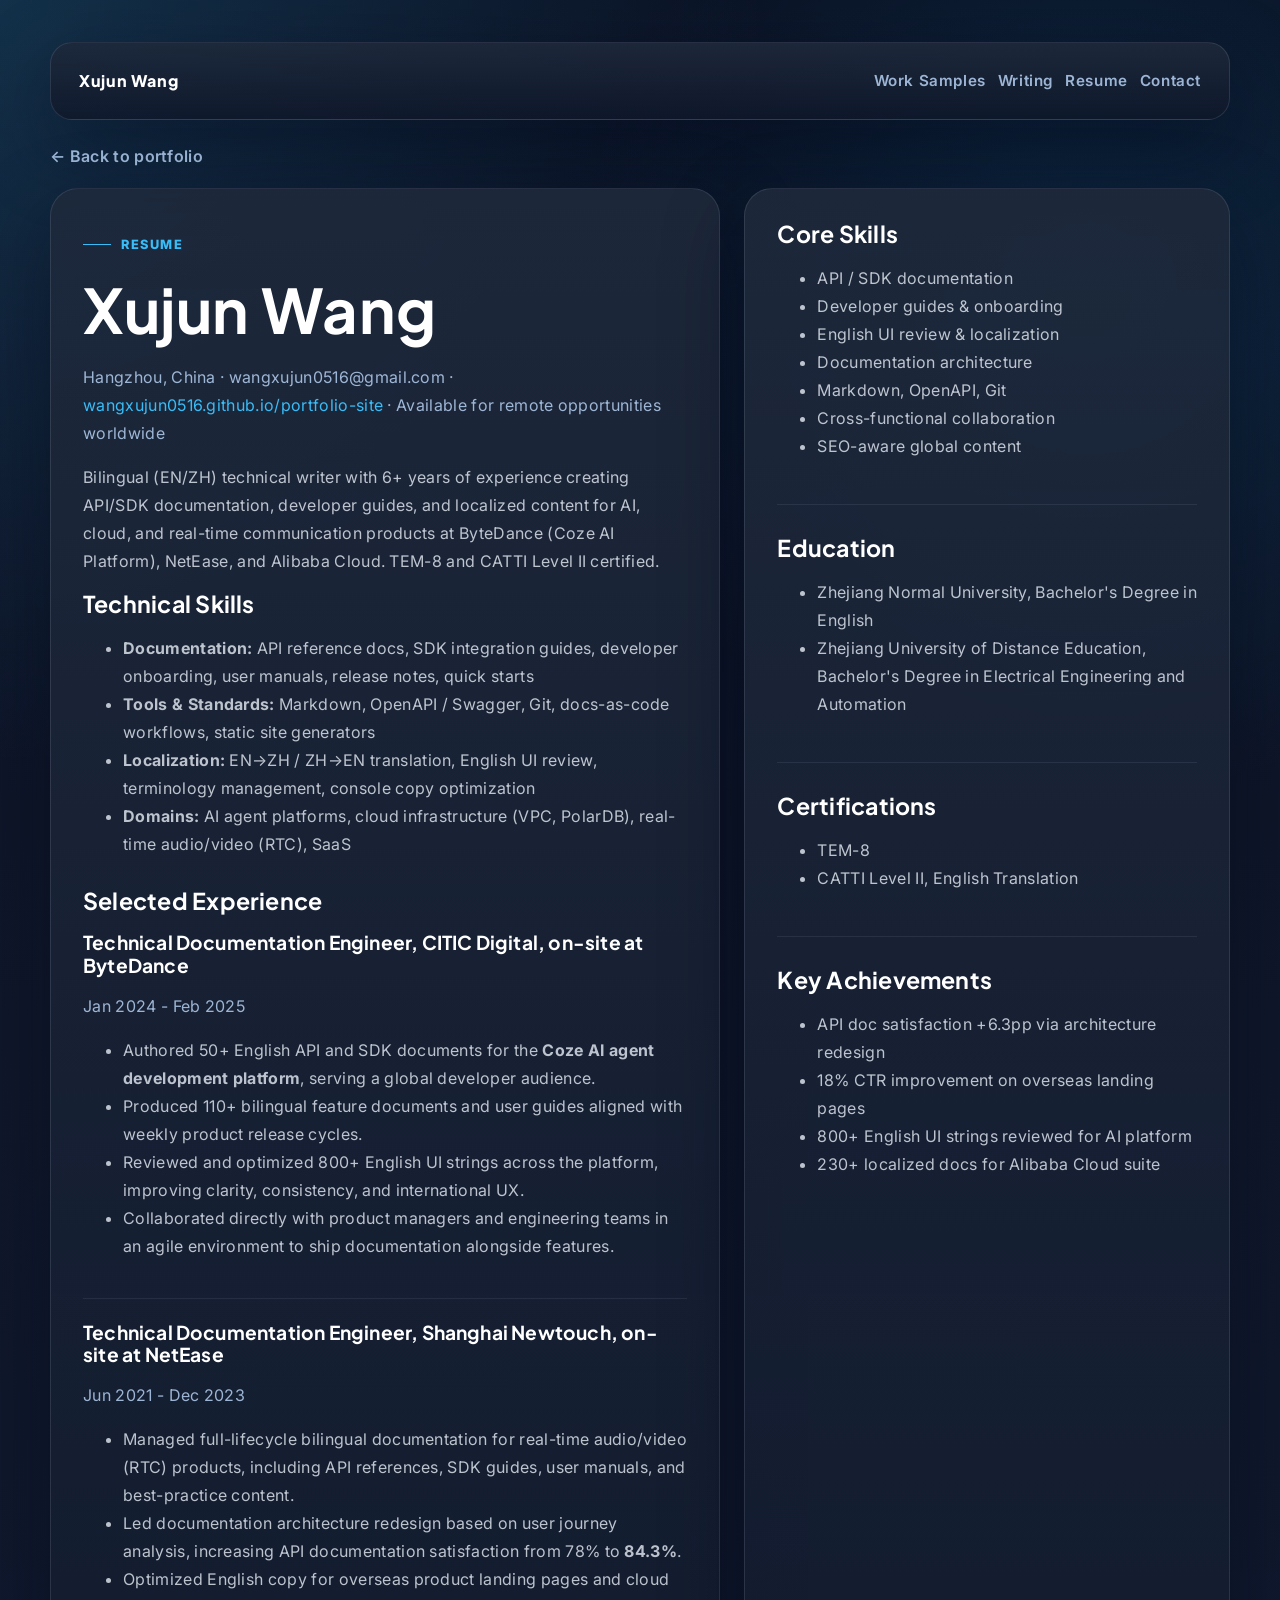
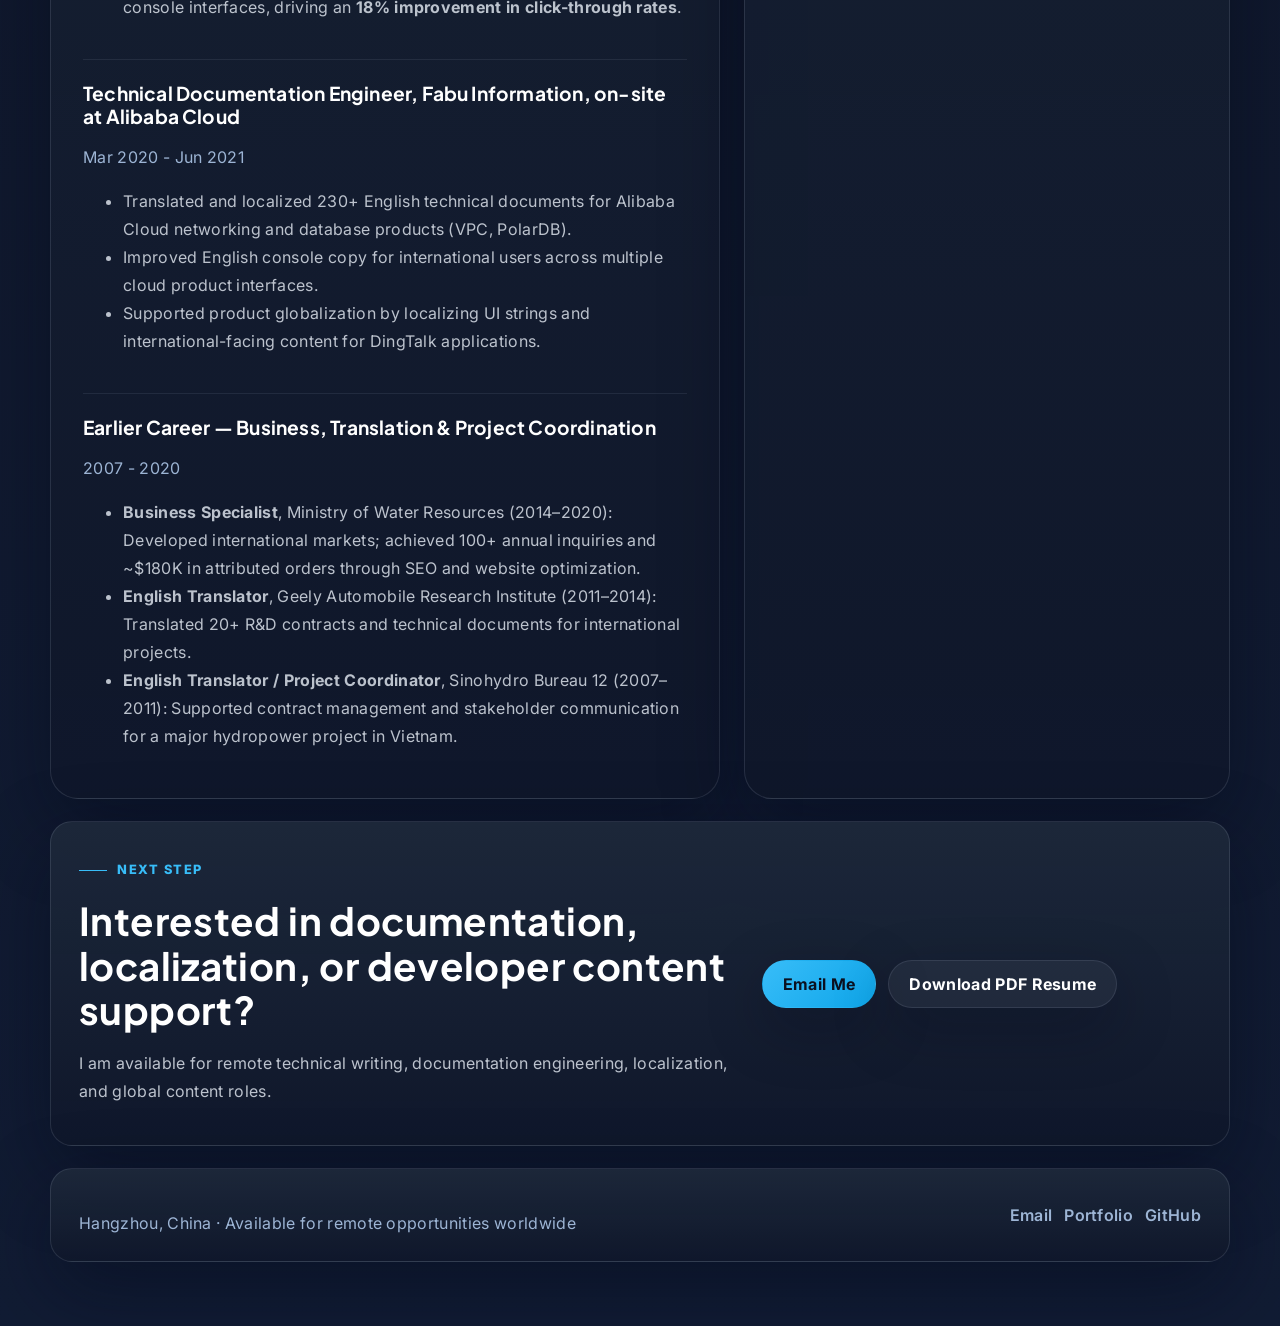
==== commit 4d049dae: "Optimize resume - AI focus, concise earlier career, technical skills section" ====
--- a/portfolio-site/resume.html
+++ b/portfolio-site/resume.html
@@ -39,13 +39,18 @@
           <header>
             <p class="eyebrow">Resume</p>
             <h1>Xujun Wang</h1>
-            <p class="resume-meta">Hangzhou, China · wangxujun0516@gmail.com · Available for remote opportunities worldwide</p>
-            <p class="sample-intro">Technical writer and documentation specialist with experience in AI, cloud, real-time communication, localization, and global-facing product content.</p>
+            <p class="resume-meta">Hangzhou, China · wangxujun0516@gmail.com · <a href="https://wangxujun0516.github.io/portfolio-site/">wangxujun0516.github.io/portfolio-site</a> · Available for remote opportunities worldwide</p>
+            <p class="sample-intro">Bilingual (EN/ZH) technical writer with 6+ years of experience creating API/SDK documentation, developer guides, and localized content for AI, cloud, and real-time communication products at ByteDance (Coze AI Platform), NetEase, and Alibaba Cloud. TEM-8 and CATTI Level II certified.</p>
           </header>
 
           <section>
-            <h2>Professional Summary</h2>
-            <p>Bilingual technical documentation specialist and international business professional with 6+ years of experience delivering English and Chinese product documentation, API and SDK content, UI localization, and global-facing content for AI, cloud, and real-time communication products. Proven experience supporting developer ecosystems, improving documentation architecture, and collaborating with product and engineering teams in ByteDance, NetEase, and Alibaba Cloud related environments.</p>
+            <h2>Technical Skills</h2>
+            <ul>
+              <li><strong>Documentation:</strong> API reference docs, SDK integration guides, developer onboarding, user manuals, release notes, quick starts</li>
+              <li><strong>Tools &amp; Standards:</strong> Markdown, OpenAPI / Swagger, Git, docs-as-code workflows, static site generators</li>
+              <li><strong>Localization:</strong> EN→ZH / ZH→EN translation, English UI review, terminology management, console copy optimization</li>
+              <li><strong>Domains:</strong> AI agent platforms, cloud infrastructure (VPC, PolarDB), real-time audio/video (RTC), SaaS</li>
+            </ul>
           </section>
 
           <section>
@@ -55,10 +60,10 @@
               <h3>Technical Documentation Engineer, CITIC Digital, on-site at ByteDance</h3>
               <p class="muted">Jan 2024 - Feb 2025</p>
               <ul>
-                <li>Wrote and published 50+ English technical documents for the Coze AI agent development platform, including API and SDK materials for global developers.</li>
-                <li>Produced 110+ Chinese and English feature documents and user guides aligned with product release cycles.</li>
-                <li>Reviewed and optimized 800+ English UI strings to improve clarity and usability for international users.</li>
-                <li>Worked closely with product and engineering teams to ensure timely and accurate content delivery.</li>
+                <li>Authored 50+ English API and SDK documents for the <strong>Coze AI agent development platform</strong>, serving a global developer audience.</li>
+                <li>Produced 110+ bilingual feature documents and user guides aligned with weekly product release cycles.</li>
+                <li>Reviewed and optimized 800+ English UI strings across the platform, improving clarity, consistency, and international UX.</li>
+                <li>Collaborated directly with product managers and engineering teams in an agile environment to ship documentation alongside features.</li>
               </ul>
             </div>
 
@@ -66,9 +71,9 @@
               <h3>Technical Documentation Engineer, Shanghai Newtouch, on-site at NetEase</h3>
               <p class="muted">Jun 2021 - Dec 2023</p>
               <ul>
-                <li>Managed full-lifecycle documentation for real-time audio and video products, including user manuals, API references, SDK docs, and best practices.</li>
-                <li>Led documentation architecture optimization based on user journey analysis, increasing API documentation satisfaction to 84.3%.</li>
-                <li>Optimized English content for overseas website product pages and console interfaces, contributing to an 18% improvement in click-through performance.</li>
+                <li>Managed full-lifecycle bilingual documentation for real-time audio/video (RTC) products, including API references, SDK guides, user manuals, and best-practice content.</li>
+                <li>Led documentation architecture redesign based on user journey analysis, increasing API documentation satisfaction from 78% to <strong>84.3%</strong>.</li>
+                <li>Optimized English copy for overseas product landing pages and cloud console interfaces, driving an <strong>18% improvement in click-through rates</strong>.</li>
               </ul>
             </div>
 
@@ -76,19 +81,19 @@
               <h3>Technical Documentation Engineer, Fabu Information, on-site at Alibaba Cloud</h3>
               <p class="muted">Mar 2020 - Jun 2021</p>
               <ul>
-                <li>Localized 230+ English technical documents for networking and database products, including VPC and PolarDB.</li>
-                <li>Improved English console copy for international users across cloud product interfaces.</li>
-                <li>Supported globalization work by translating and optimizing international-facing product content.</li>
-              </ul>
-            </div>
-
-            <div class="job">
-              <h3>Business Specialist, Rural Electrification Research Institute, Ministry of Water Resources</h3>
-              <p class="muted">Jun 2014 - Mar 2020</p>
-              <ul>
-                <li>Developed customers in Central Asia, Africa, and South America through trade shows, overseas training, and digital outreach.</li>
-                <li>Prepared bidding documents for five domestic and international projects.</li>
-                <li>Improved company website SEO, generating 100+ annual inquiries and indirectly supporting USD 180,000 in orders.</li>
+                <li>Translated and localized 230+ English technical documents for Alibaba Cloud networking and database products (VPC, PolarDB).</li>
+                <li>Improved English console copy for international users across multiple cloud product interfaces.</li>
+                <li>Supported product globalization by localizing UI strings and international-facing content for DingTalk applications.</li>
+              </ul>
+            </div>
+
+            <div class="job">
+              <h3>Earlier Career — Business, Translation &amp; Project Coordination</h3>
+              <p class="muted">2007 - 2020</p>
+              <ul>
+                <li><strong>Business Specialist</strong>, Ministry of Water Resources (2014–2020): Developed international markets; achieved 100+ annual inquiries and ~$180K in attributed orders through SEO and website optimization.</li>
+                <li><strong>English Translator</strong>, Geely Automobile Research Institute (2011–2014): Translated 20+ R&amp;D contracts and technical documents for international projects.</li>
+                <li><strong>English Translator / Project Coordinator</strong>, Sinohydro Bureau 12 (2007–2011): Supported contract management and stakeholder communication for a major hydropower project in Vietnam.</li>
               </ul>
             </div>
           </section>
@@ -98,14 +103,13 @@
           <section>
             <h2>Core Skills</h2>
             <ul>
-              <li>Technical documentation</li>
-              <li>API and SDK documentation</li>
-              <li>Developer guides and onboarding content</li>
-              <li>Localization and UI copy review</li>
+              <li>API / SDK documentation</li>
+              <li>Developer guides &amp; onboarding</li>
+              <li>English UI review &amp; localization</li>
               <li>Documentation architecture</li>
+              <li>Markdown, OpenAPI, Git</li>
               <li>Cross-functional collaboration</li>
               <li>SEO-aware global content</li>
-              <li>International business communication</li>
             </ul>
           </section>
 
@@ -126,12 +130,12 @@
           </section>
 
           <section>
-            <h2>Target Roles</h2>
-            <ul>
-              <li>Technical Writer</li>
-              <li>Documentation Engineer</li>
-              <li>Localization Specialist</li>
-              <li>Global Content Specialist</li>
+            <h2>Key Achievements</h2>
+            <ul>
+              <li>API doc satisfaction +6.3pp via architecture redesign</li>
+              <li>18% CTR improvement on overseas landing pages</li>
+              <li>800+ English UI strings reviewed for AI platform</li>
+              <li>230+ localized docs for Alibaba Cloud suite</li>
             </ul>
           </section>
           </aside>
--- a/portfolio-site/styles.css
+++ b/portfolio-site/styles.css
@@ -353,6 +353,70 @@
   background: linear-gradient(135deg, #67d6ff, var(--color-primary));
 }
 
+.cta-panel {
+  position: relative;
+  overflow: hidden;
+}
+
+.cta-panel::after {
+  content: "";
+  position: absolute;
+  inset: auto -12% -42% auto;
+  width: 300px;
+  height: 300px;
+  border-radius: 999px;
+  background: radial-gradient(circle, rgba(56, 189, 248, 0.18), transparent 68%);
+  pointer-events: none;
+}
+
+.cta-actions {
+  flex-direction: column;
+  align-items: stretch;
+  gap: 14px;
+  width: min(100%, 400px);
+  justify-self: end;
+}
+
+.cta-button {
+  width: 100%;
+  padding: 18px 20px;
+  border-radius: 22px;
+  align-items: flex-start;
+  justify-content: flex-start;
+  flex-direction: column;
+  gap: 6px;
+  background: rgba(15, 23, 42, 0.68);
+  border-color: rgba(148, 163, 184, 0.22);
+  box-shadow: 0 18px 44px rgba(2, 8, 23, 0.24);
+}
+
+.cta-button:hover {
+  transform: translateY(-3px);
+}
+
+.cta-button-title {
+  color: inherit;
+  font-size: 1rem;
+  font-weight: 800;
+}
+
+.cta-button-meta {
+  color: var(--color-text-soft);
+  font-size: 0.92rem;
+  font-weight: 500;
+  line-height: 1.5;
+  text-align: left;
+}
+
+.cta-button.primary .cta-button-meta {
+  color: rgba(11, 17, 32, 0.82);
+}
+
+.cta-button-quiet {
+  background: rgba(255, 255, 255, 0.03);
+  border-style: dashed;
+}
+
 .hero-proof span,
 .sample-type,
 .tag-list span,
@@ -950,6 +1014,11 @@
     align-items: stretch;
   }
 
+  .cta-actions {
+    width: 100%;
+    justify-self: stretch;
+  }
+
   .button {
     width: 100%;
   }
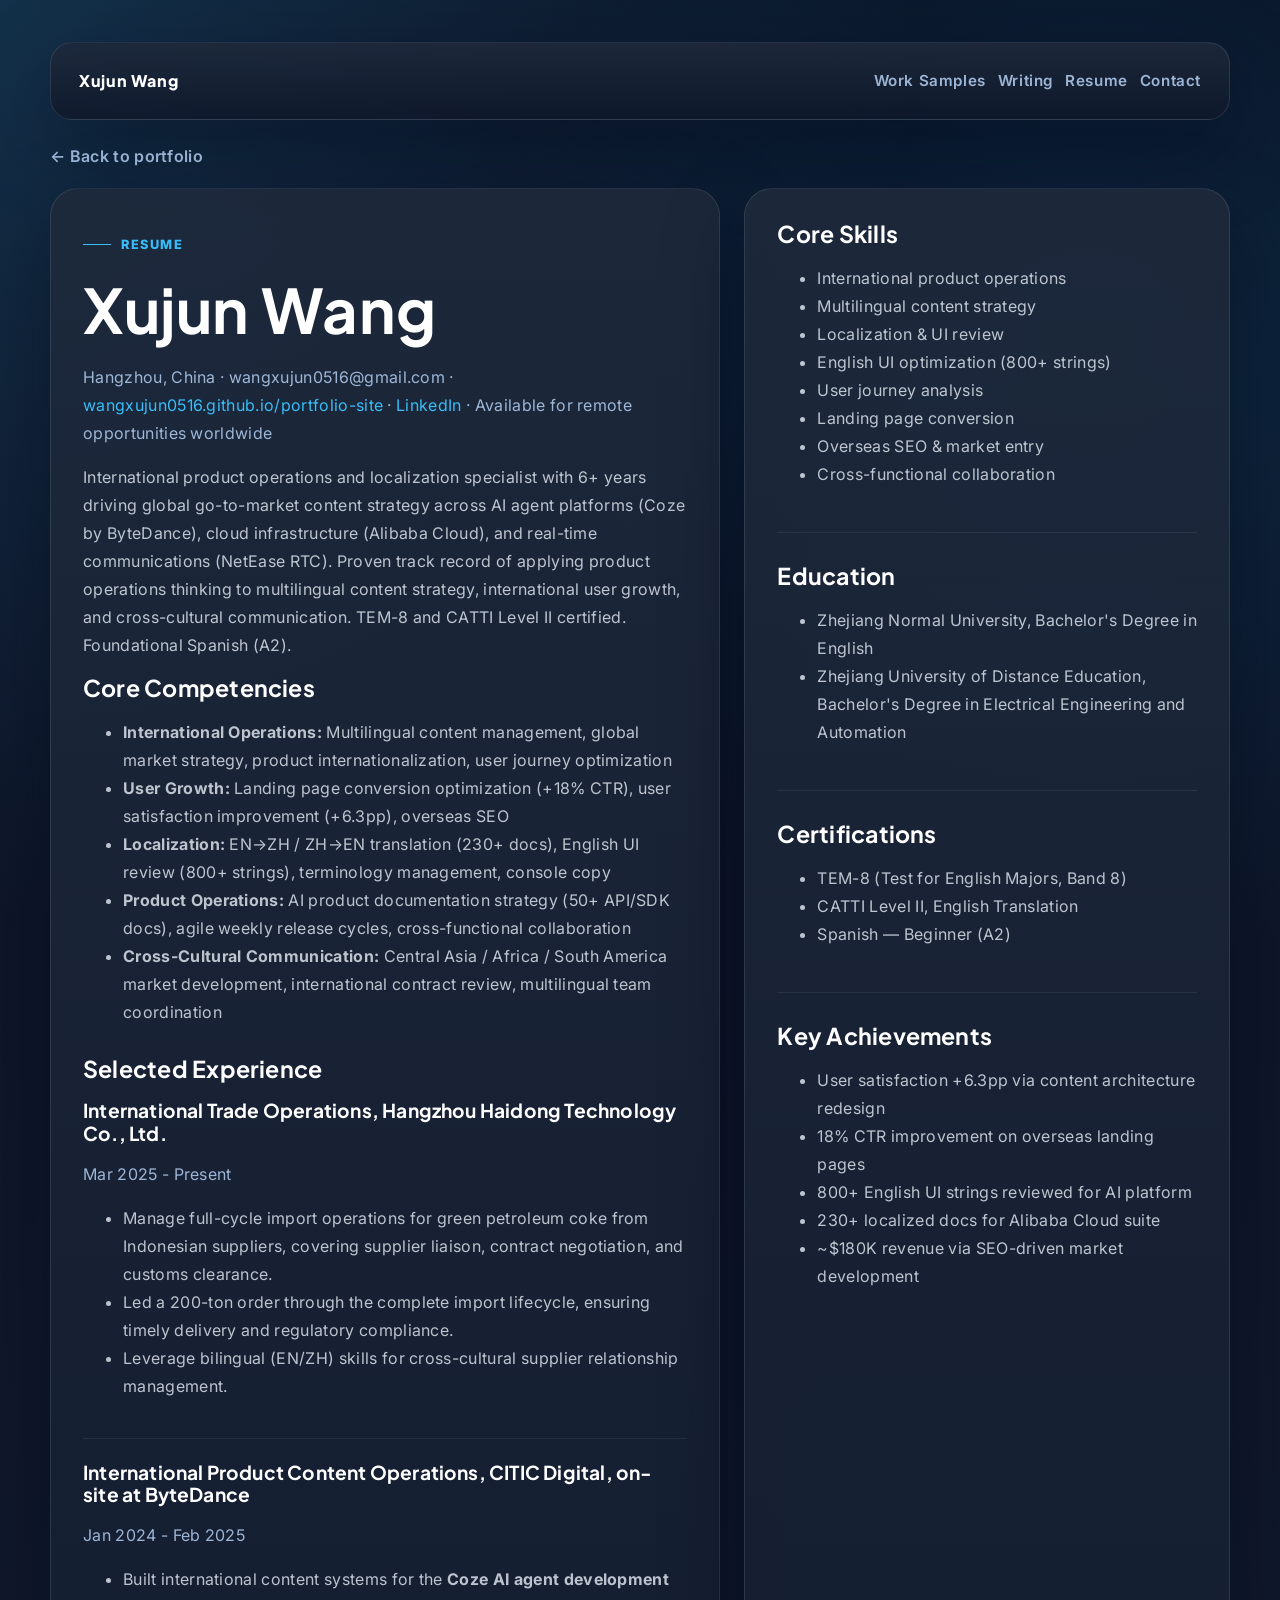
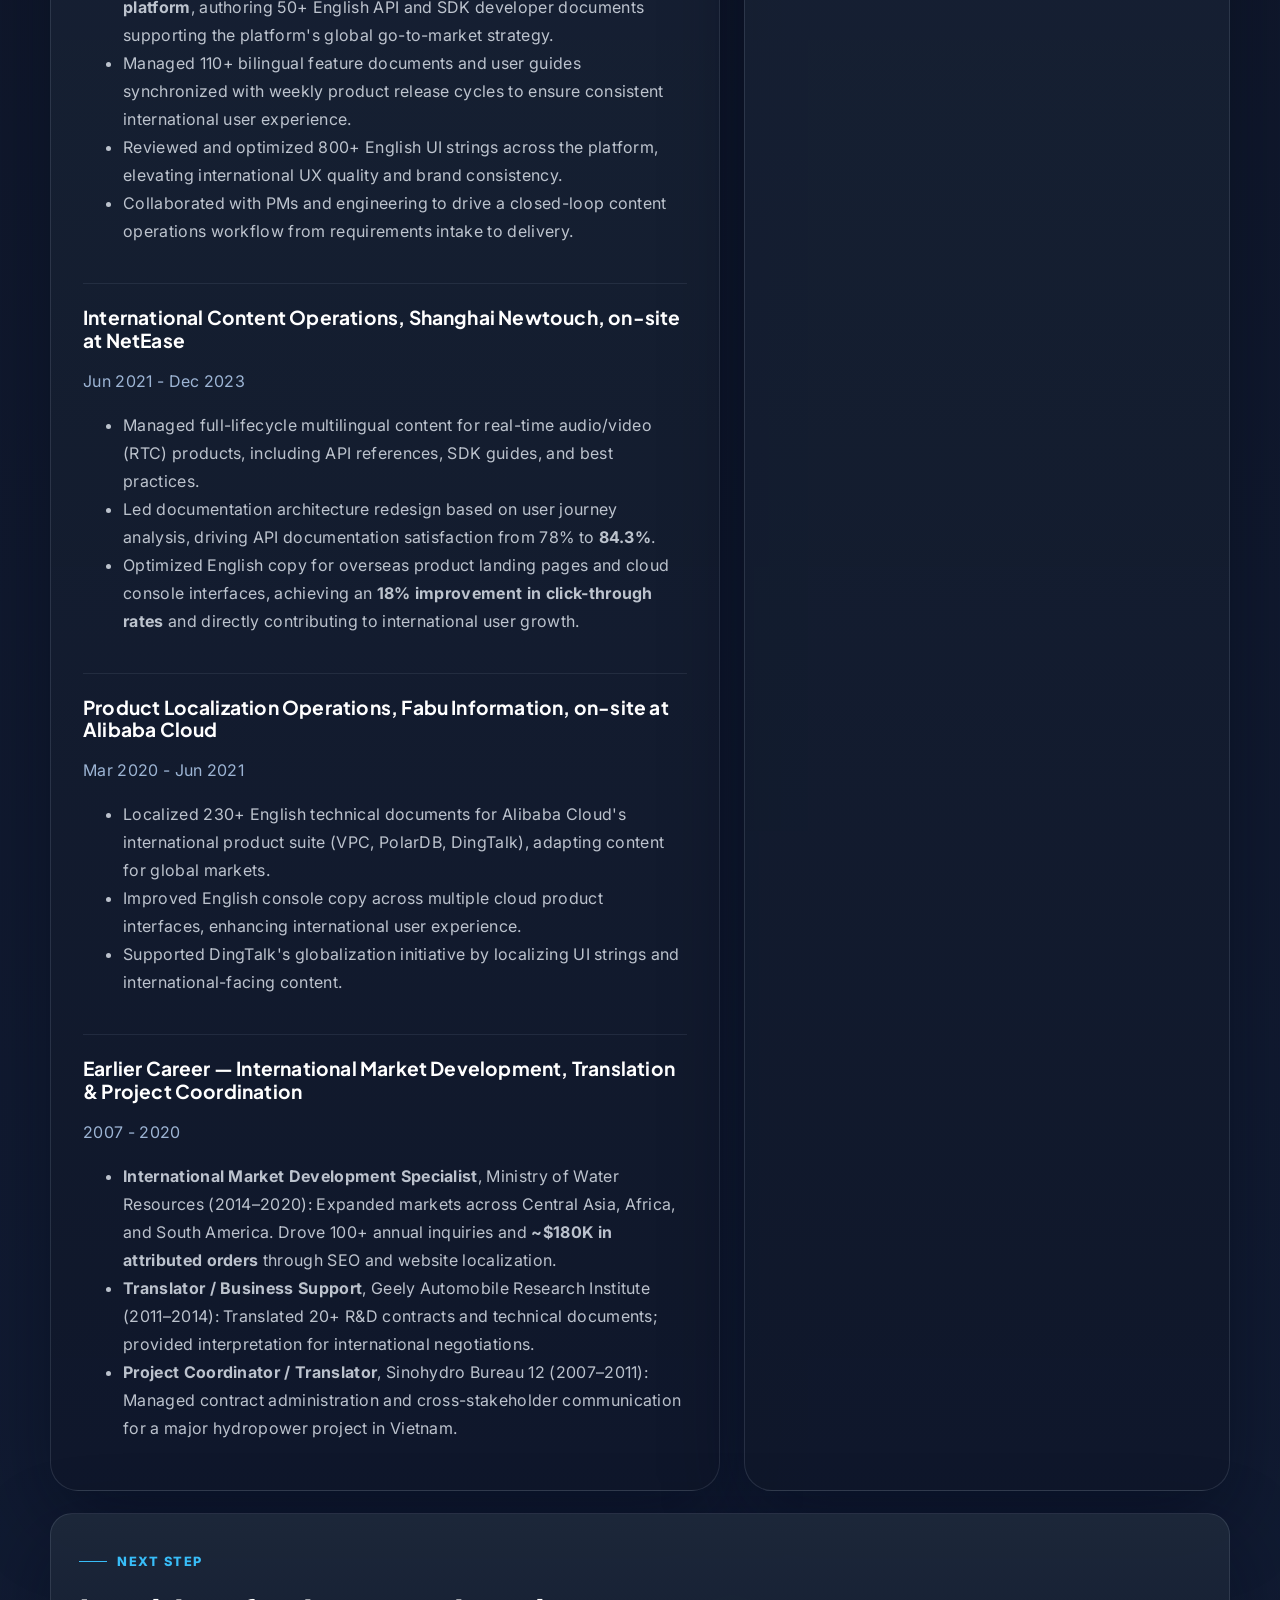
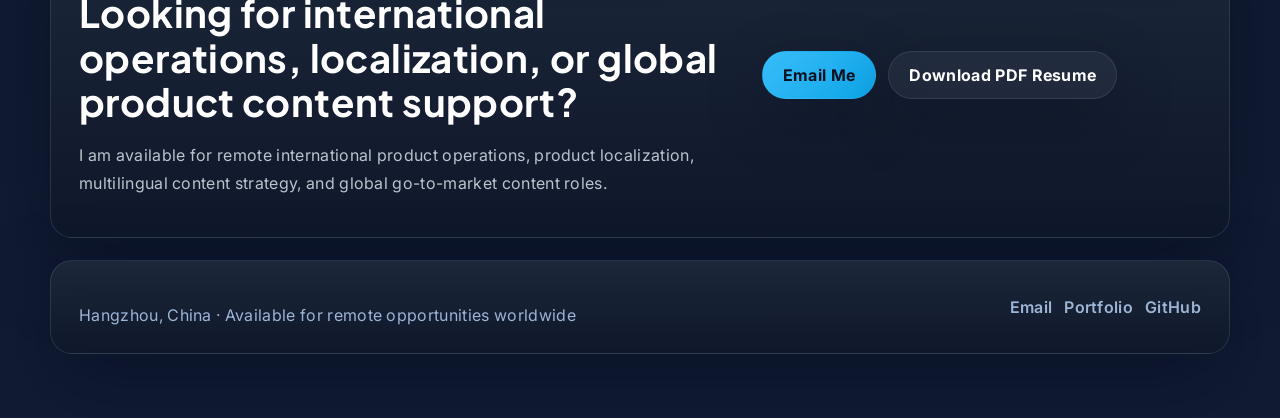
==== commit 36ea5eaa: "Add Haidong Technology import operations experience (Mar 2025-present)" ====
--- a/portfolio-site/resume.html
+++ b/portfolio-site/resume.html
@@ -3,19 +3,19 @@
 <head>
   <meta charset="utf-8">
   <meta name="viewport" content="width=device-width, initial-scale=1">
-  <title>Resume | Xujun Wang</title>
-  <meta name="description" content="Resume of Xujun Wang, a bilingual technical writer and documentation specialist focused on API docs, SDK guides, localization, and global product content.">
+  <title>Resume | Xujun Wang — International Product Operations & Localization</title>
+  <meta name="description" content="Resume of Xujun Wang — international product operations and localization specialist with experience in AI platforms, cloud infrastructure, and global market development.">
   <meta name="theme-color" content="#0F172A">
-  <meta property="og:title" content="Resume | Xujun Wang">
-  <meta property="og:description" content="Technical writer and documentation specialist with experience in AI, cloud, localization, and developer documentation.">
-  <meta property="og:image" content="https://portfolio-site-bho.pages.dev/assets/og-preview.png">
-  <meta property="og:url" content="https://portfolio-site-bho.pages.dev/resume.html">
+  <meta property="og:title" content="Resume | Xujun Wang — International Product Operations & Localization">
+  <meta property="og:description" content="International product operations and localization specialist with AI platform (Coze/ByteDance), cloud (Alibaba Cloud), and RTC (NetEase) experience. TEM-8, CATTI Level II.">
+  <meta property="og:image" content="https://wangxujun0516.github.io/portfolio-site/assets/og-preview.png">
+  <meta property="og:url" content="https://wangxujun0516.github.io/portfolio-site/resume.html">
   <meta property="og:type" content="profile">
   <meta name="twitter:card" content="summary_large_image">
-  <meta name="twitter:title" content="Resume | Xujun Wang">
-  <meta name="twitter:description" content="Technical writer and documentation specialist with experience in AI, cloud, localization, and developer documentation.">
-  <meta name="twitter:image" content="https://portfolio-site-bho.pages.dev/assets/og-preview.png">
-  <link rel="canonical" href="https://portfolio-site-bho.pages.dev/resume.html">
+  <meta name="twitter:title" content="Resume | Xujun Wang — International Product Operations & Localization">
+  <meta name="twitter:description" content="International product operations and localization specialist with AI platform, cloud, and RTC experience. TEM-8, CATTI Level II.">
+  <meta name="twitter:image" content="https://wangxujun0516.github.io/portfolio-site/assets/og-preview.png">
+  <link rel="canonical" href="https://wangxujun0516.github.io/portfolio-site/resume.html">
   <link rel="stylesheet" href="styles.css">
 </head>
 <body>
@@ -39,17 +39,18 @@
           <header>
             <p class="eyebrow">Resume</p>
             <h1>Xujun Wang</h1>
-            <p class="resume-meta">Hangzhou, China · wangxujun0516@gmail.com · <a href="https://wangxujun0516.github.io/portfolio-site/">wangxujun0516.github.io/portfolio-site</a> · Available for remote opportunities worldwide</p>
-            <p class="sample-intro">Bilingual (EN/ZH) technical writer with 6+ years of experience creating API/SDK documentation, developer guides, and localized content for AI, cloud, and real-time communication products at ByteDance (Coze AI Platform), NetEase, and Alibaba Cloud. TEM-8 and CATTI Level II certified.</p>
+            <p class="resume-meta">Hangzhou, China · wangxujun0516@gmail.com · <a href="https://wangxujun0516.github.io/portfolio-site/">wangxujun0516.github.io/portfolio-site</a> · <a href="https://www.linkedin.com/in/xujun-wang-aab8b8264/">LinkedIn</a> · Available for remote opportunities worldwide</p>
+            <p class="sample-intro">International product operations and localization specialist with 6+ years driving global go-to-market content strategy across AI agent platforms (Coze by ByteDance), cloud infrastructure (Alibaba Cloud), and real-time communications (NetEase RTC). Proven track record of applying product operations thinking to multilingual content strategy, international user growth, and cross-cultural communication. TEM-8 and CATTI Level II certified. Foundational Spanish (A2).</p>
           </header>
 
           <section>
-            <h2>Technical Skills</h2>
-            <ul>
-              <li><strong>Documentation:</strong> API reference docs, SDK integration guides, developer onboarding, user manuals, release notes, quick starts</li>
-              <li><strong>Tools &amp; Standards:</strong> Markdown, OpenAPI / Swagger, Git, docs-as-code workflows, static site generators</li>
-              <li><strong>Localization:</strong> EN→ZH / ZH→EN translation, English UI review, terminology management, console copy optimization</li>
-              <li><strong>Domains:</strong> AI agent platforms, cloud infrastructure (VPC, PolarDB), real-time audio/video (RTC), SaaS</li>
+            <h2>Core Competencies</h2>
+            <ul>
+              <li><strong>International Operations:</strong> Multilingual content management, global market strategy, product internationalization, user journey optimization</li>
+              <li><strong>User Growth:</strong> Landing page conversion optimization (+18% CTR), user satisfaction improvement (+6.3pp), overseas SEO</li>
+              <li><strong>Localization:</strong> EN→ZH / ZH→EN translation (230+ docs), English UI review (800+ strings), terminology management, console copy</li>
+              <li><strong>Product Operations:</strong> AI product documentation strategy (50+ API/SDK docs), agile weekly release cycles, cross-functional collaboration</li>
+              <li><strong>Cross-Cultural Communication:</strong> Central Asia / Africa / South America market development, international contract review, multilingual team coordination</li>
             </ul>
           </section>
 
@@ -57,43 +58,53 @@
             <h2>Selected Experience</h2>
 
             <div class="job">
-              <h3>Technical Documentation Engineer, CITIC Digital, on-site at ByteDance</h3>
+              <h3>International Trade Operations, Hangzhou Haidong Technology Co., Ltd.</h3>
+              <p class="muted">Mar 2025 - Present</p>
+              <ul>
+                <li>Manage full-cycle import operations for green petroleum coke from Indonesian suppliers, covering supplier liaison, contract negotiation, and customs clearance.</li>
+                <li>Led a 200-ton order through the complete import lifecycle, ensuring timely delivery and regulatory compliance.</li>
+                <li>Leverage bilingual (EN/ZH) skills for cross-cultural supplier relationship management.</li>
+              </ul>
+            </div>
+
+            <div class="job">
+              <h3>International Product Content Operations, CITIC Digital, on-site at ByteDance</h3>
               <p class="muted">Jan 2024 - Feb 2025</p>
               <ul>
-                <li>Authored 50+ English API and SDK documents for the <strong>Coze AI agent development platform</strong>, serving a global developer audience.</li>
-                <li>Produced 110+ bilingual feature documents and user guides aligned with weekly product release cycles.</li>
-                <li>Reviewed and optimized 800+ English UI strings across the platform, improving clarity, consistency, and international UX.</li>
-                <li>Collaborated directly with product managers and engineering teams in an agile environment to ship documentation alongside features.</li>
-              </ul>
-            </div>
-
-            <div class="job">
-              <h3>Technical Documentation Engineer, Shanghai Newtouch, on-site at NetEase</h3>
+                <li>Built international content systems for the <strong>Coze AI agent development platform</strong>, authoring 50+ English API and SDK developer documents supporting the platform's global go-to-market strategy.</li>
+                <li>Managed 110+ bilingual feature documents and user guides synchronized with weekly product release cycles to ensure consistent international user experience.</li>
+                <li>Reviewed and optimized 800+ English UI strings across the platform, elevating international UX quality and brand consistency.</li>
+                <li>Collaborated with PMs and engineering to drive a closed-loop content operations workflow from requirements intake to delivery.</li>
+              </ul>
+            </div>
+
+            <div class="job">
+              <h3>International Content Operations, Shanghai Newtouch, on-site at NetEase</h3>
               <p class="muted">Jun 2021 - Dec 2023</p>
               <ul>
-                <li>Managed full-lifecycle bilingual documentation for real-time audio/video (RTC) products, including API references, SDK guides, user manuals, and best-practice content.</li>
-                <li>Led documentation architecture redesign based on user journey analysis, increasing API documentation satisfaction from 78% to <strong>84.3%</strong>.</li>
-                <li>Optimized English copy for overseas product landing pages and cloud console interfaces, driving an <strong>18% improvement in click-through rates</strong>.</li>
-              </ul>
-            </div>
-
-            <div class="job">
-              <h3>Technical Documentation Engineer, Fabu Information, on-site at Alibaba Cloud</h3>
+                <li>Managed full-lifecycle multilingual content for real-time audio/video (RTC) products, including API references, SDK guides, and best practices.</li>
+                <li>Led documentation architecture redesign based on user journey analysis, driving API documentation satisfaction from 78% to <strong>84.3%</strong>.</li>
+                <li>Optimized English copy for overseas product landing pages and cloud console interfaces, achieving an <strong>18% improvement in click-through rates</strong> and directly contributing to international user growth.</li>
+              </ul>
+            </div>
+
+            <div class="job">
+              <h3>Product Localization Operations, Fabu Information, on-site at Alibaba Cloud</h3>
               <p class="muted">Mar 2020 - Jun 2021</p>
               <ul>
-                <li>Translated and localized 230+ English technical documents for Alibaba Cloud networking and database products (VPC, PolarDB).</li>
-                <li>Improved English console copy for international users across multiple cloud product interfaces.</li>
-                <li>Supported product globalization by localizing UI strings and international-facing content for DingTalk applications.</li>
-              </ul>
-            </div>
-
-            <div class="job">
-              <h3>Earlier Career — Business, Translation &amp; Project Coordination</h3>
+                <li>Localized 230+ English technical documents for Alibaba Cloud's international product suite (VPC, PolarDB, DingTalk), adapting content for global markets.</li>
+                <li>Improved English console copy across multiple cloud product interfaces, enhancing international user experience.</li>
+                <li>Supported DingTalk's globalization initiative by localizing UI strings and international-facing content.</li>
+              </ul>
+            </div>
+
+            <div class="job">
+              <h3>Earlier Career — International Market Development, Translation &amp; Project Coordination</h3>
               <p class="muted">2007 - 2020</p>
               <ul>
-                <li><strong>Business Specialist</strong>, Ministry of Water Resources (2014–2020): Developed international markets; achieved 100+ annual inquiries and ~$180K in attributed orders through SEO and website optimization.</li>
-                <li><strong>English Translator</strong>, Geely Automobile Research Institute (2011–2014): Translated 20+ R&amp;D contracts and technical documents for international projects.</li>
-                <li><strong>English Translator / Project Coordinator</strong>, Sinohydro Bureau 12 (2007–2011): Supported contract management and stakeholder communication for a major hydropower project in Vietnam.</li>
+                <li><strong>International Market Development Specialist</strong>, Ministry of Water Resources (2014–2020): Expanded markets across Central Asia, Africa, and South America. Drove 100+ annual inquiries and <strong>~$180K in attributed orders</strong> through SEO and website localization.</li>
+                <li><strong>Translator / Business Support</strong>, Geely Automobile Research Institute (2011–2014): Translated 20+ R&D contracts and technical documents; provided interpretation for international negotiations.</li>
+                <li><strong>Project Coordinator / Translator</strong>, Sinohydro Bureau 12 (2007–2011): Managed contract administration and cross-stakeholder communication for a major hydropower project in Vietnam.</li>
               </ul>
             </div>
           </section>
@@ -103,13 +114,14 @@
           <section>
             <h2>Core Skills</h2>
             <ul>
-              <li>API / SDK documentation</li>
-              <li>Developer guides &amp; onboarding</li>
-              <li>English UI review &amp; localization</li>
-              <li>Documentation architecture</li>
-              <li>Markdown, OpenAPI, Git</li>
+              <li>International product operations</li>
+              <li>Multilingual content strategy</li>
+              <li>Localization &amp; UI review</li>
+              <li>English UI optimization (800+ strings)</li>
+              <li>User journey analysis</li>
+              <li>Landing page conversion</li>
+              <li>Overseas SEO &amp; market entry</li>
               <li>Cross-functional collaboration</li>
-              <li>SEO-aware global content</li>
             </ul>
           </section>
 
@@ -124,18 +136,20 @@
           <section>
             <h2>Certifications</h2>
             <ul>
-              <li>TEM-8</li>
+              <li>TEM-8 (Test for English Majors, Band 8)</li>
               <li>CATTI Level II, English Translation</li>
+              <li>Spanish — Beginner (A2)</li>
             </ul>
           </section>
 
           <section>
             <h2>Key Achievements</h2>
             <ul>
-              <li>API doc satisfaction +6.3pp via architecture redesign</li>
+              <li>User satisfaction +6.3pp via content architecture redesign</li>
               <li>18% CTR improvement on overseas landing pages</li>
               <li>800+ English UI strings reviewed for AI platform</li>
               <li>230+ localized docs for Alibaba Cloud suite</li>
+              <li>~$180K revenue via SEO-driven market development</li>
             </ul>
           </section>
           </aside>
@@ -145,8 +159,8 @@
       <section class="subpage-cta" aria-label="Resume contact call to action">
         <div>
           <p class="eyebrow">Next Step</p>
-          <h2>Interested in documentation, localization, or developer content support?</h2>
-          <p>I am available for remote technical writing, documentation engineering, localization, and global content roles.</p>
+          <h2>Looking for international operations, localization, or global product content support?</h2>
+          <p>I am available for remote international product operations, product localization, multilingual content strategy, and global go-to-market content roles.</p>
         </div>
         <div class="contact-shortcuts">
           <a class="button primary" href="mailto:wangxujun0516@gmail.com">Email Me</a>
@@ -170,10 +184,10 @@
       "@context": "https://schema.org",
       "@type": "Person",
       "name": "Xujun Wang",
-      "jobTitle": "Technical Writer",
-      "description": "Bilingual technical writer and documentation specialist focused on API docs, SDK guides, localization, and global product content.",
-      "url": "https://portfolio-site-bho.pages.dev/resume.html",
-      "image": "https://portfolio-site-bho.pages.dev/assets/headshot-user.png",
+      "jobTitle": "International Product Operations & Localization Specialist",
+      "description": "International product operations and localization specialist with 6+ years in AI platforms, cloud infrastructure, and global market development.",
+      "url": "https://wangxujun0516.github.io/portfolio-site/resume.html",
+      "image": "https://wangxujun0516.github.io/portfolio-site/assets/headshot-user.png",
       "email": "mailto:wangxujun0516@gmail.com",
       "address": {
         "@type": "PostalAddress",
@@ -181,7 +195,8 @@
         "addressCountry": "CN"
       },
       "sameAs": [
-        "https://github.com/Wangxujun0516/portfolio-site"
+        "https://github.com/Wangxujun0516/portfolio-site",
+        "https://www.linkedin.com/in/xujun-wang-aab8b8264/"
       ]
     }
   </script>
